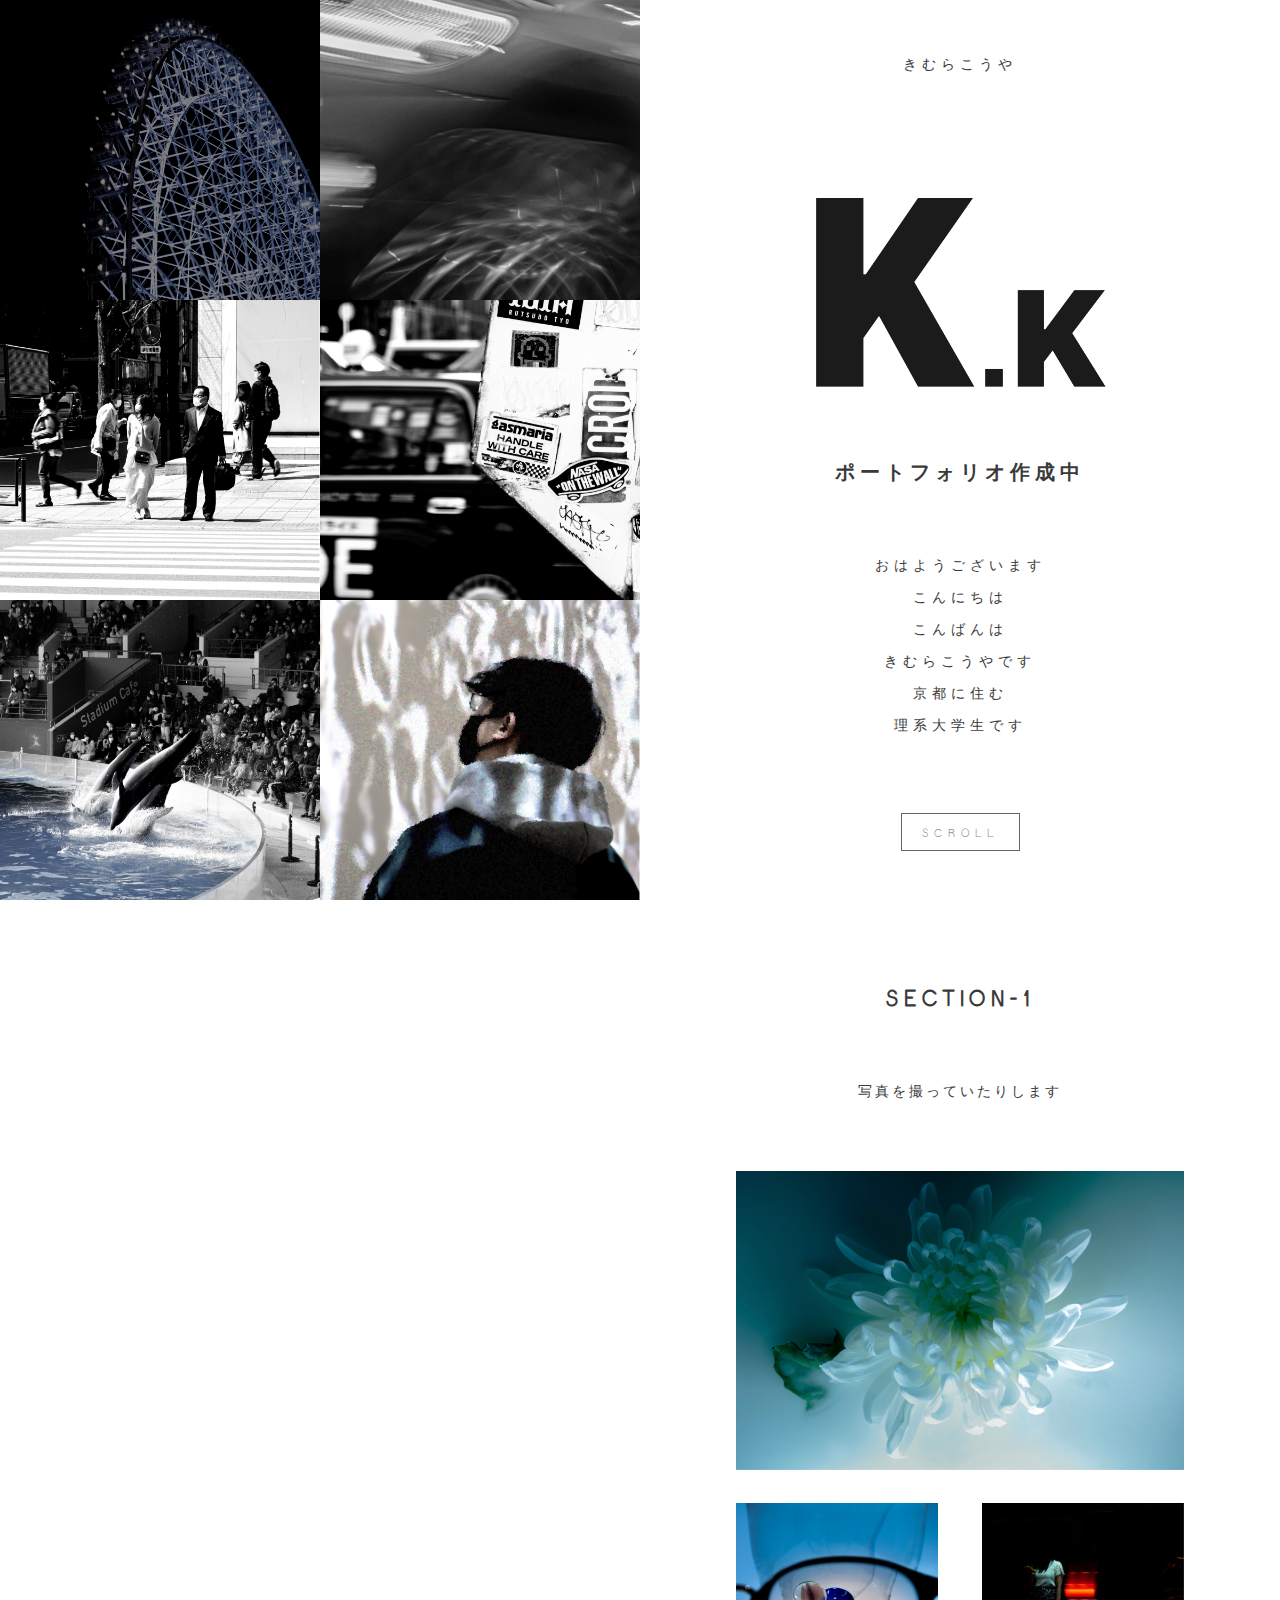
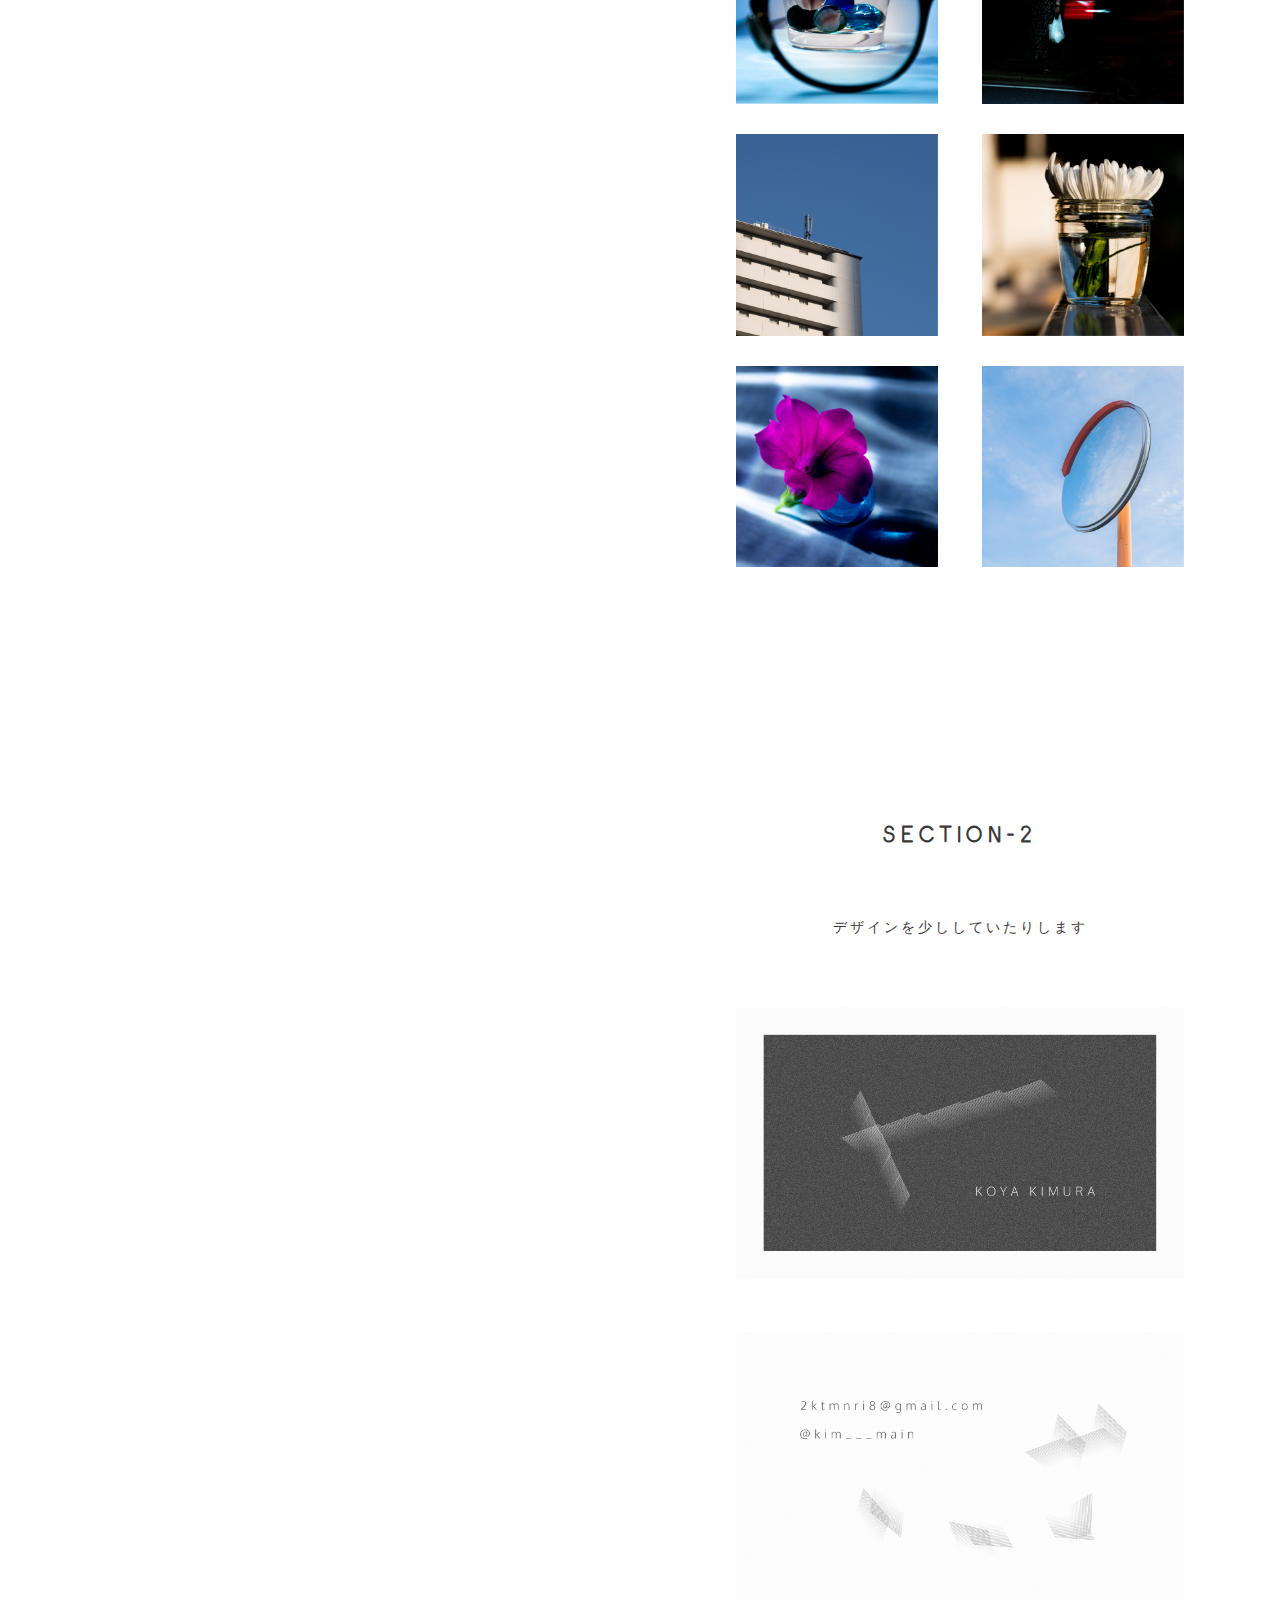
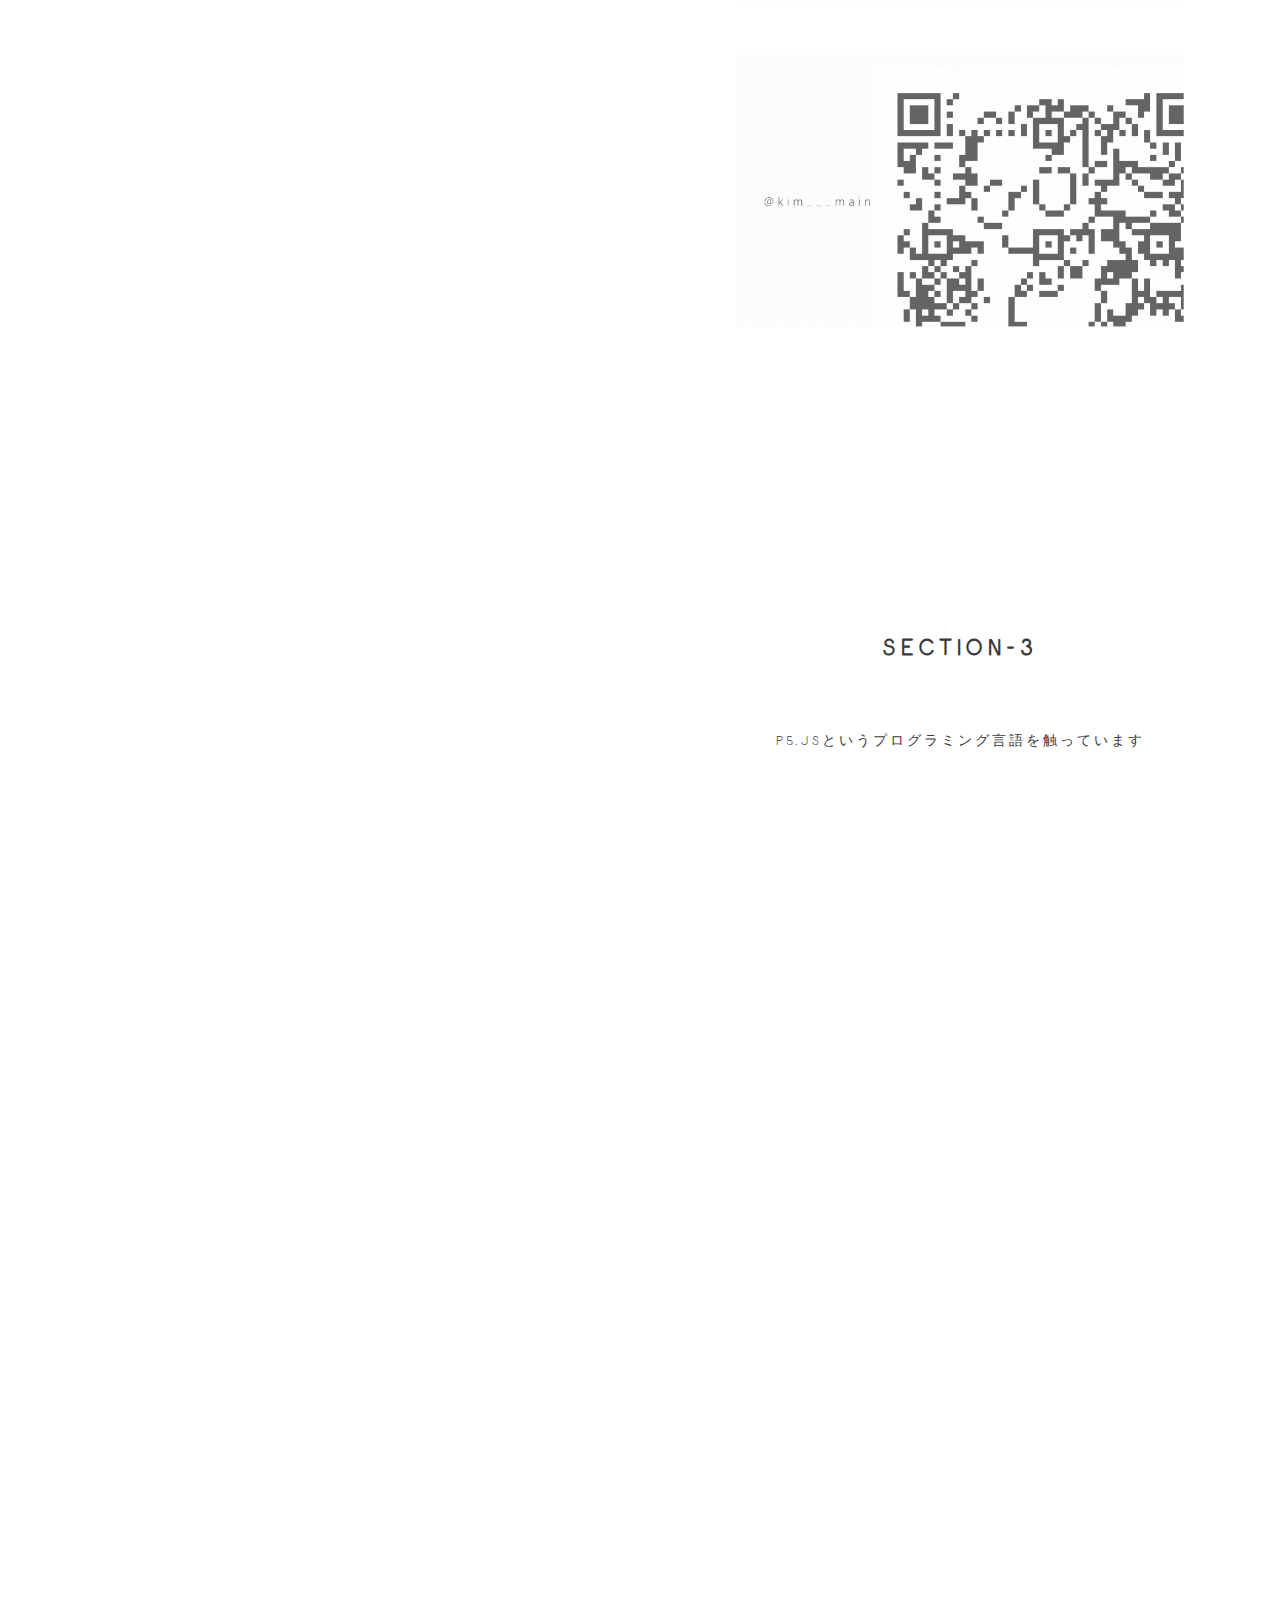
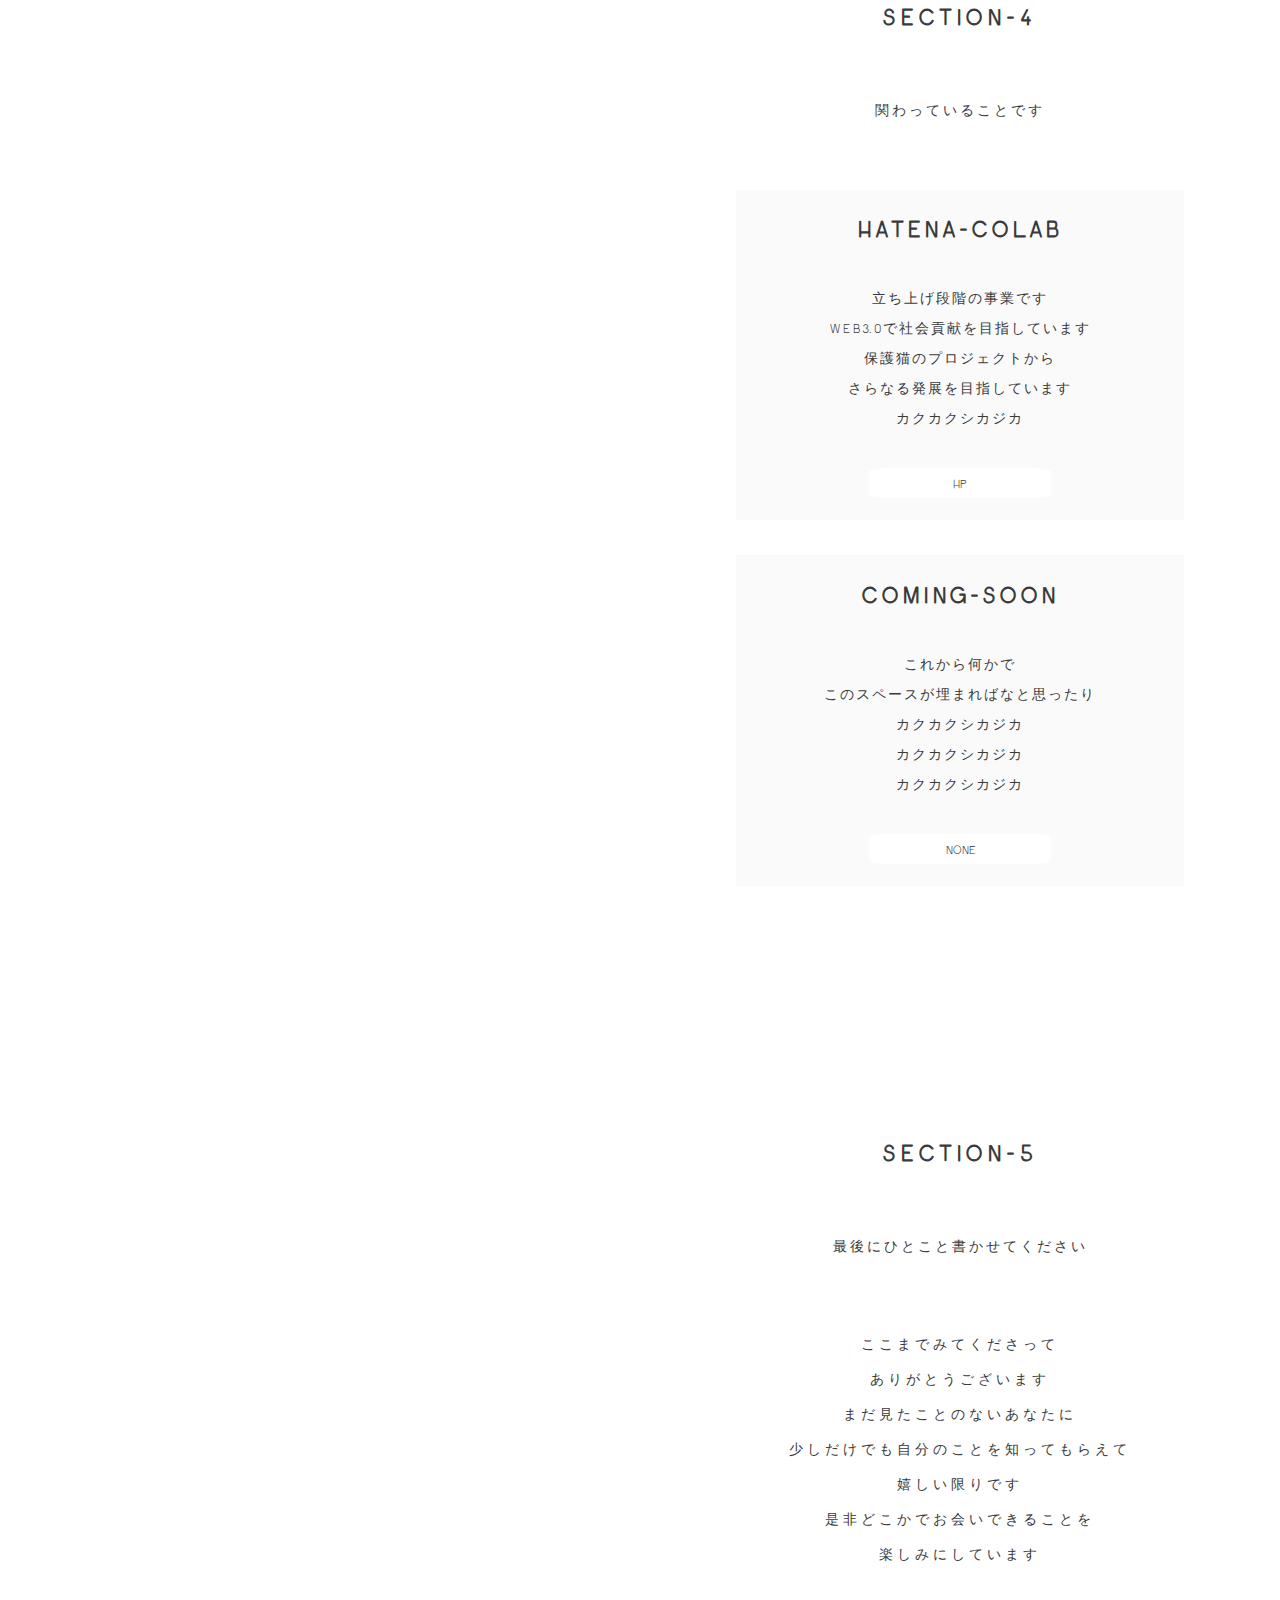
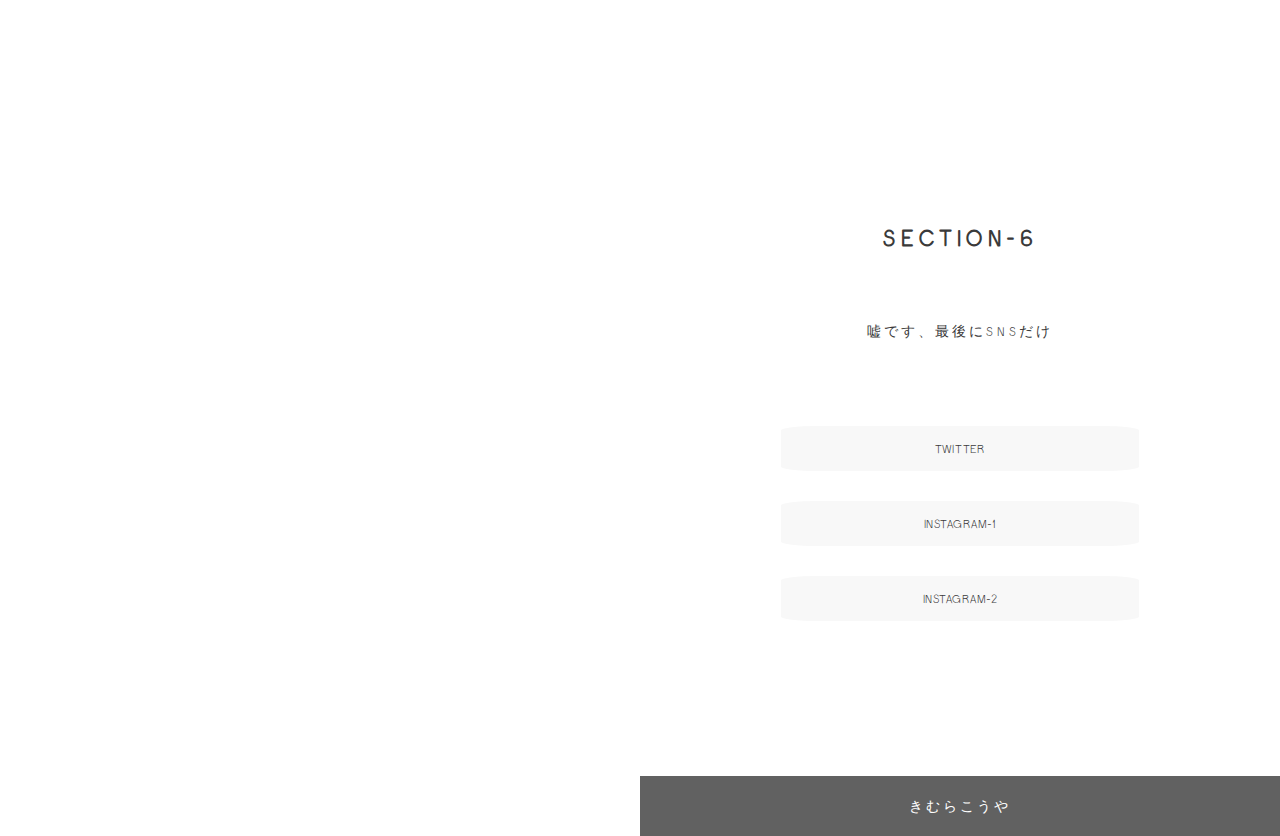
==== index.html @ 596a4574 "first commit" ====
<!DOCTYPE html>
<html lang="ja">

<head>
    <meta charset="UTF-8">
    <meta http-equiv="X-UA-Compatible" content="IE=edge">
    <meta name="viewport" content="width=device-width, initial-scale=1.0">
    <title>koya kimura's portfolio</title>
    <link rel="shortcut icon" href="image/fav_image.png">
    <meta property="og:description" content="きむらこうやのぽーとふぉりお">
    <meta property="og:image" content="image/ogp_image.jpg">
    <link rel="stylesheet" href="style.css">
    <script src="http://ajax.googleapis.com/ajax/libs/jquery/1.8.3/jquery.min.js"></script>
    <script src="js/smooth_scroll.js"></script>
</head>

<body>
    <div class="wrapper">
        <section id="firstview">
            <a class="name_txt" href="#">きむらこうや</a>
            <img class="title_image" src="image/firstview_images/firstview_logo.jpg" alt="">
            <h4 class="sub_title_txt">ポートフォリオ作成中</h4>
            <p class="title_description_txt">おはようございます<br>
                こんにちは<br>
                こんばんは<br>
                きむらこうやです<br>
                京都に住む<br>
                理系大学生です<br>
            </p>
            <a class="scroll_sign" href="#section-1">scroll</a>
        </section>
        <section id="section-1" class="content-section">
            <h2 class="section_name">section-1</h2>
            <p class="section-description">写真を撮っていたりします</p>
            <div class="content_area">
                <img class="photo_rect_image" src="image/photo_images/photo_1_rect_image.jpg" alt="">
                <div class="square_photo_area">
                    <div class="square_photo_area_row">
                        <img class="photo_sqare_image" src="image/photo_images/photo_1_square_image.jpg" alt="">
                        <img class="photo_sqare_image" src="image/photo_images/photo_2_square_image.jpg" alt="">
                    </div>
                    <div class="square_photo_area_row">
                        <img class="photo_sqare_image" src="image/photo_images/photo_3_square_image.jpg" alt="">
                        <img class="photo_sqare_image" src="image/photo_images/photo_4_square_image.jpg" alt="">
                    </div>
                    <div class="square_photo_area_row">
                        <img class="photo_sqare_image" src="image/photo_images/photo_5_square_image.jpg" alt="">
                        <img class="photo_sqare_image" src="image/photo_images/photo_6_square_image.jpg" alt="">
                    </div>

                </div>
            </div>
        </section>
        <section id="section-2" class="content-section">
            <h2 class="section_name">section-2</h2>
            <p class="section-description">デザインを少ししていたりします</p>
            <div class="content_area">
                <img class="design_rect_image" src="image/design_images/design_1_image.jpg" alt="">
                <img class="design_rect_image" src="image/design_images/design_2_image.jpg" alt="">
                <img class="design_rect_image" src="image/design_images/design_3_image.jpg" alt="">
            </div>
        </section>
        <section id="section-3" class="content-section">
            <h2 class="section_name">section-3</h2>
            <p class="section-description">p5.jsというプログラミング言語を触っています</p>
            <div class="content_area">
                <div class="creativecoding-neort-embed-area">
                    <div class="creativecoding-neort-embed-area-row">
                        <div class="creativecoding-neort-embed-item-box">
                            <iframe class="creativecoding-neort-embed-item" height="250"
                                style="max-width: 560px; width: 100%; overflow:hidden; display:block;"
                                src="https://neort.io/embed/cbsi1ks3p9f2v73uuap0?autoStart=true&quality=1&info=false"
                                frameborder="0"
                                sandbox="allow-forms allow-modals allow-pointer-lock allow-popups allow-same-origin allow-scripts allow-downloads"
                                allow="geolocation; microphone; camera; midi; vr" allowfullscreen="true"
                                allowtransparency="true"></iframe>
                        </div>
                        <div class="creativecoding-neort-embed-item-box">
                            <iframe class="creativecoding-neort-embed-item" height="250"
                                style="max-width: 560px; width: 100%; overflow:hidden; display:block;"
                                src="https://neort.io/embed/cbsi1ks3p9f2v73uuap0?autoStart=true&quality=1&info=false"
                                frameborder="0"
                                sandbox="allow-forms allow-modals allow-pointer-lock allow-popups allow-same-origin allow-scripts allow-downloads"
                                allow="geolocation; microphone; camera; midi; vr" allowfullscreen="true"
                                allowtransparency="true"></iframe>
                        </div>
                    </div>
                    <div class="creativecoding-neort-embed-area-row">
                        <div class="creativecoding-neort-embed-item-box">
                            <iframe class="creativecoding-neort-embed-item" height="250"
                                style="max-width: 560px; width: 100%; overflow:hidden; display:block;"
                                src="https://neort.io/embed/cbsi1ks3p9f2v73uuap0?autoStart=true&quality=1&info=false"
                                frameborder="0"
                                sandbox="allow-forms allow-modals allow-pointer-lock allow-popups allow-same-origin allow-scripts allow-downloads"
                                allow="geolocation; microphone; camera; midi; vr" allowfullscreen="true"
                                allowtransparency="true"></iframe>
                        </div>
                        <div class="creativecoding-neort-embed-item-box">
                            <iframe class="creativecoding-neort-embed-item" height="250"
                                style="max-width: 560px; width: 100%; overflow:hidden; display:block;"
                                src="https://neort.io/embed/cbsi1ks3p9f2v73uuap0?autoStart=true&quality=1&info=false"
                                frameborder="0"
                                sandbox="allow-forms allow-modals allow-pointer-lock allow-popups allow-same-origin allow-scripts allow-downloads"
                                allow="geolocation; microphone; camera; midi; vr" allowfullscreen="true"
                                allowtransparency="true"></iframe>
                        </div>
                    </div>
                </div>
            </div>
        </section>
        <section id="section-4" class="content-section">
            <h2 class="section_name">section-4</h2>
            <p class="section-description">関わっていることです</p>
            <div class="content_area">
                <div class="works-content-box">
                    <h3 class="works-content-title">HATENA-COLAB</h3>
                    <p class="works-content-description">立ち上げ段階の事業です<br>
                        web3.0で社会貢献を目指しています<br>
                        保護猫のプロジェクトから<br>
                        さらなる発展を目指しています<br>
                        カクカクシカジカ<br></p>
                    <a href="https://hatena-colab.com/main" class="works-content-url-btn">HP</a>
                </div>
                <div class="works-content-box">
                    <h3 class="works-content-title">COMING-SOON</h3>
                    <p class="works-content-description">これから何かで<br>
                        このスペースが埋まればなと思ったり<br>
                        カクカクシカジカ<br>
                        カクカクシカジカ<br>
                        カクカクシカジカ<br></p>
                    <a href="#" class="works-content-url-btn">none</a>
                </div>
            </div>
        </section>
        <section id="section-5" class="content-section">
            <h2 class="section_name">section-5</h2>
            <p class="section-description">最後にひとこと書かせてください</p>
            <div class="content_area">
                <p class="message-txt">
                    ここまでみてくださって<br>
                    ありがとうございます<br>
                    まだ見たことのないあなたに<br>
                    少しだけでも自分のことを知ってもらえて<br>
                    嬉しい限りです<br>
                    是非どこかでお会いできることを<br>
                    楽しみにしています<br>
                </p>
            </div>
        </section>
        <section id="section-6" class="content-section">
            <h2 class="section_name">section-6</h2>
            <p class="section-description">嘘です、最後にSNSだけ</p>
            <div class="content_area">
                <a href="https://twitter.com/kim___megane" class="sns-btn">TWITTER</a>
                <a href="https://www.instagram.com/kim___main/" class="sns-btn">INSTAGRAM-1</a>
                <a href="https://www.instagram.com/kim___phone/" class="sns-btn">INSTAGRAM-2</a>
            </div>
        </section>
        <p class="footer-txt">きむらこうや</p>
    </div>

    <div class="fixed_site_nav">
        <div class="site_nav_item site_nav_item_section1">
            <a class="site_nav_item_link" href="#section-1"></a>
        </div>
        <div class="site_nav_item site_nav_item_section2">
            <a class="site_nav_item_link" href="#section-2"></a>
        </div>
        <div class="site_nav_item site_nav_item_section3">
            <a class="site_nav_item_link" href="#section-3"></a>
        </div>
        <div class="site_nav_item site_nav_item_section4">
            <a class="site_nav_item_link" href="#section-4"></a>
        </div>
        <div class="site_nav_item site_nav_item_section5">
            <a class="site_nav_item_link" href="#section-5"></a>
        </div>
        <div class="site_nav_item site_nav_item_section6">
            <a class="site_nav_item_link" href="#section-6"></a>
        </div>
    </div>
</body>

</html>
---- style.css ----
/* all */
* {
    padding: 0;
    margin: 0;
    text-decoration: none;
    color: #3A3A3A;
}

/* font */
@font-face {
    font-family: 'Quint Uppercase';
    src: url("font/Quint\ Uppercase\ Font.otf");
}

* {
    font-family: 'Quint Uppercase';
}

/* font-size */

h2 {
    font-size: 2vw;
}

h3 {
    font-size: 2vw;
}

h4 {
    font-size: 1.6vw;
}

p {
    font-size: 1.13vw;
}

a {
    font-size: 1.06vw;
}

/* pc */
/* wrapper */
.wrapper {
    width: 50vw;
    margin-left: auto;
    margin-right: 0;
}

/* firstview */
#firstview {
    margin: 20px;
    text-align: center;
}

.name_txt {
    display: block;
    letter-spacing: 5px;
    padding-top: 4vh;
}

.title_image {
    padding-top: 11vh;
    display: block;
    margin: 0 auto;
    width: 70%;
    max-width: 320px;
}

.sub_title_txt {
    margin-top: 5vh;
    letter-spacing: 5px;
}

.title_description_txt {
    margin-top: 7vh;
    line-height: 32px;
    letter-spacing: 5px;
}

.scroll_sign {
    display: inline-block;
    margin-top: 8vh;
    padding: 10px 20px;
    border: #000 solid 1px;
    letter-spacing: 5px;
    opacity: 0.6;
    transition: 2.0s;
}

/* section-1~6 common setting */
.content-section {
    padding: 50px 0;
    margin-top: 80px;
    margin-bottom: 20px;
    text-align: center;
}

.section_name {
    letter-spacing: 5px;
}

.section-description {
    letter-spacing: 3px;
    margin-top: 70px;
}

.content_area {
    margin: 70px auto;
    width: 70%;
}

/* section-1 (photo) */
.photo_rect_image {
    width: 100%;
}

.square_photo_area_row {
    display: flex;
    justify-content: space-between;
    margin-top: 30px;
}

.photo_sqare_image {
    width: 45%;
}

/* section-2 (design) */
.design_rect_image {
    margin-bottom: 50px;
    width: 100%;
}

/* section-3 (creativecoding) */
.creativecoding-neort-embed-area-row {
    display: flex;
    justify-content: space-between;
    margin-top: 30px;
}

.creativecoding-neort-embed-item-box {
    width: 45%;
}

/* section-4 (works) */
.works-content-box {
    background-color: #fafafa;
    padding: 5%;
    margin: 35px 0;
}

.works-content-title {
    letter-spacing: 4px;
    margin-bottom: 40px;
}

.works-content-description {
    letter-spacing: 2px;
    margin-bottom: 35px;
    line-height: 30px;
}

.works-content-url-btn {
    display: inline-block;
    background-color: #fff;
    width: 45%;
    height: 30px;
    line-height: 30px;
    border-radius: 10%;
}

/* section-5 (message) */
.message-txt {
    letter-spacing: 4px;
    line-height: 35px;
}

/* section-6 (sns) */
.sns-btn {
    display: inline-block;
    background-color: #f8f8f8;
    width: 80%;
    height: 45px;
    line-height: 45px;
    border-radius: 10%;
    margin: 15px 0;
}

/* footer */
.footer-txt {
    display: inline-block;
    line-height: 60px;
    height: 60px;
    width: 100%;
    letter-spacing: 3px;
    text-align: center;
    background-color: rgb(97, 97, 97);
    color: #fff;
}

/* navi */
.fixed_site_nav {
    position: fixed;
    top: 0;
    left: 0;
    width: 50vw;
    height: 100vh;
    display: flex;
    flex-wrap: wrap;
    background-color: #000;
}

.site_nav_item {
    width: 50%;
    height: calc(100% / 3);
    background-size: cover;
    background-position: center;
    transition: 0.8s;
}

.site_nav_item_link {
    display: block;
    width: 100%;
    height: 100%;
}

.site_nav_item:hover {
    opacity: 0.5;
    transition: 0.4s;
}

.site_nav_item_section1 {
    background-image: url(image/navi_images/navi_section1_image.jpg);
}

.site_nav_item_section2 {
    background-image: url(image/navi_images/navi_section2_image.jpg);
}

.site_nav_item_section3 {
    background-image: url(image/navi_images/navi_section3_image.jpg);
}

.site_nav_item_section4 {
    background-image: url(image/navi_images/navi_section4_image.jpg);
}

.site_nav_item_section5 {
    background-image: url(image/navi_images/navi_section5_image.jpg);
}

.site_nav_item_section6 {
    background-image: url(image/navi_images/navi_section6_image.jpg);
}

/* ------------------------------------------ */
/* sp */
@media screen and (max-width: 680px) {
    .wrapper {
        width: 100vw;
    }

    .fixed_site_nav {
        display: none;
    }
}
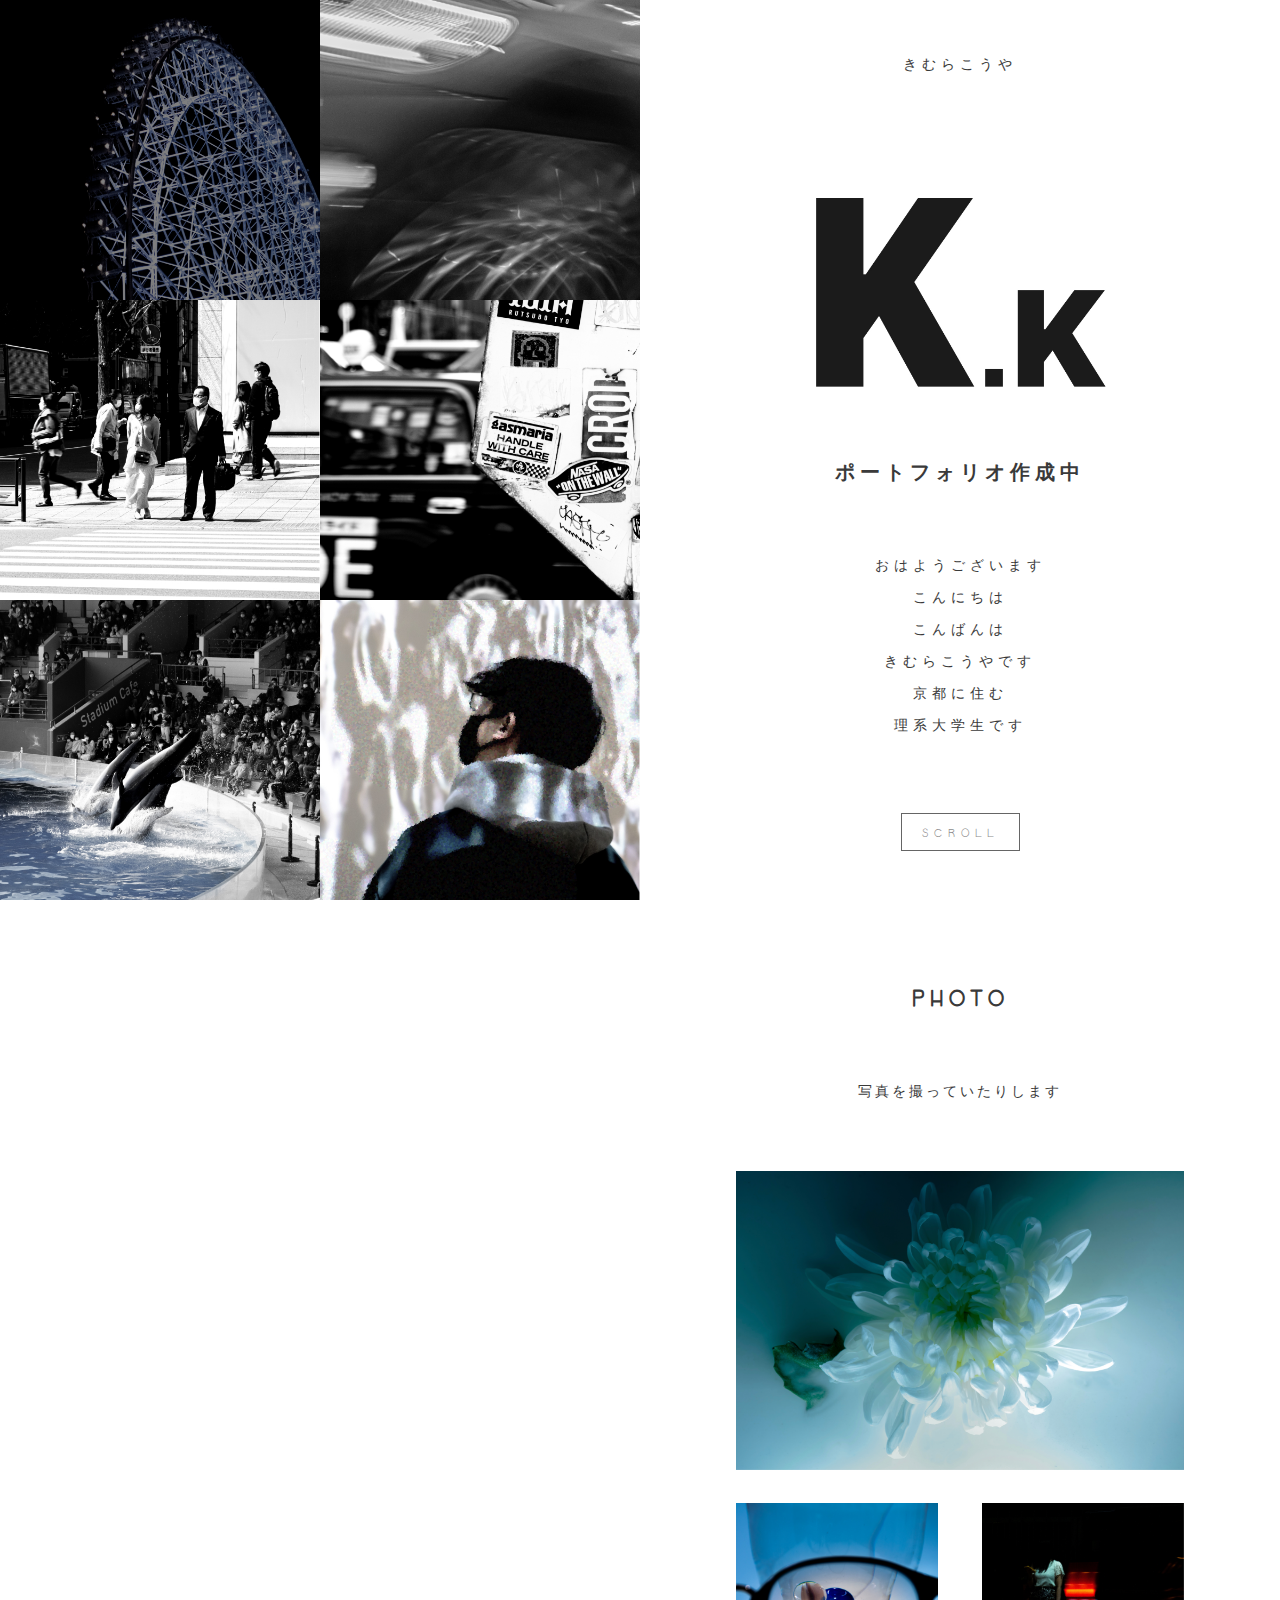
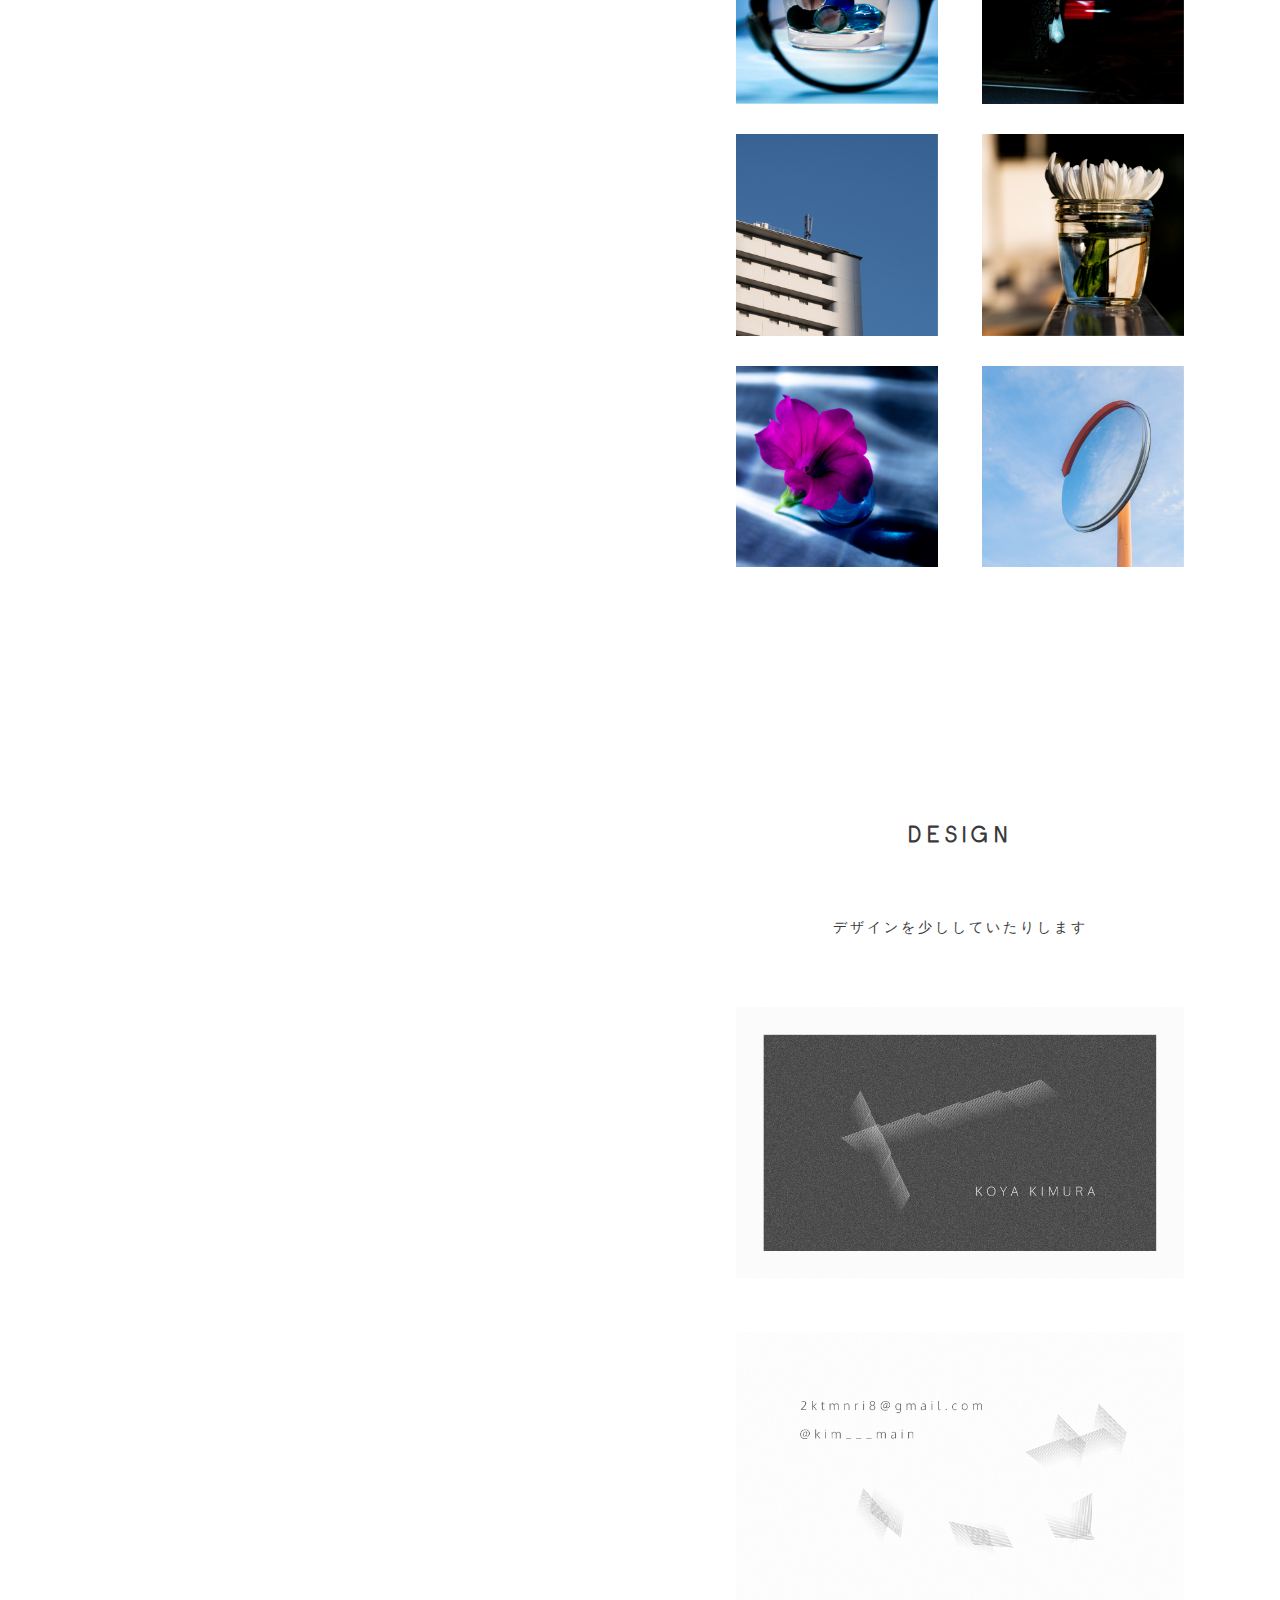
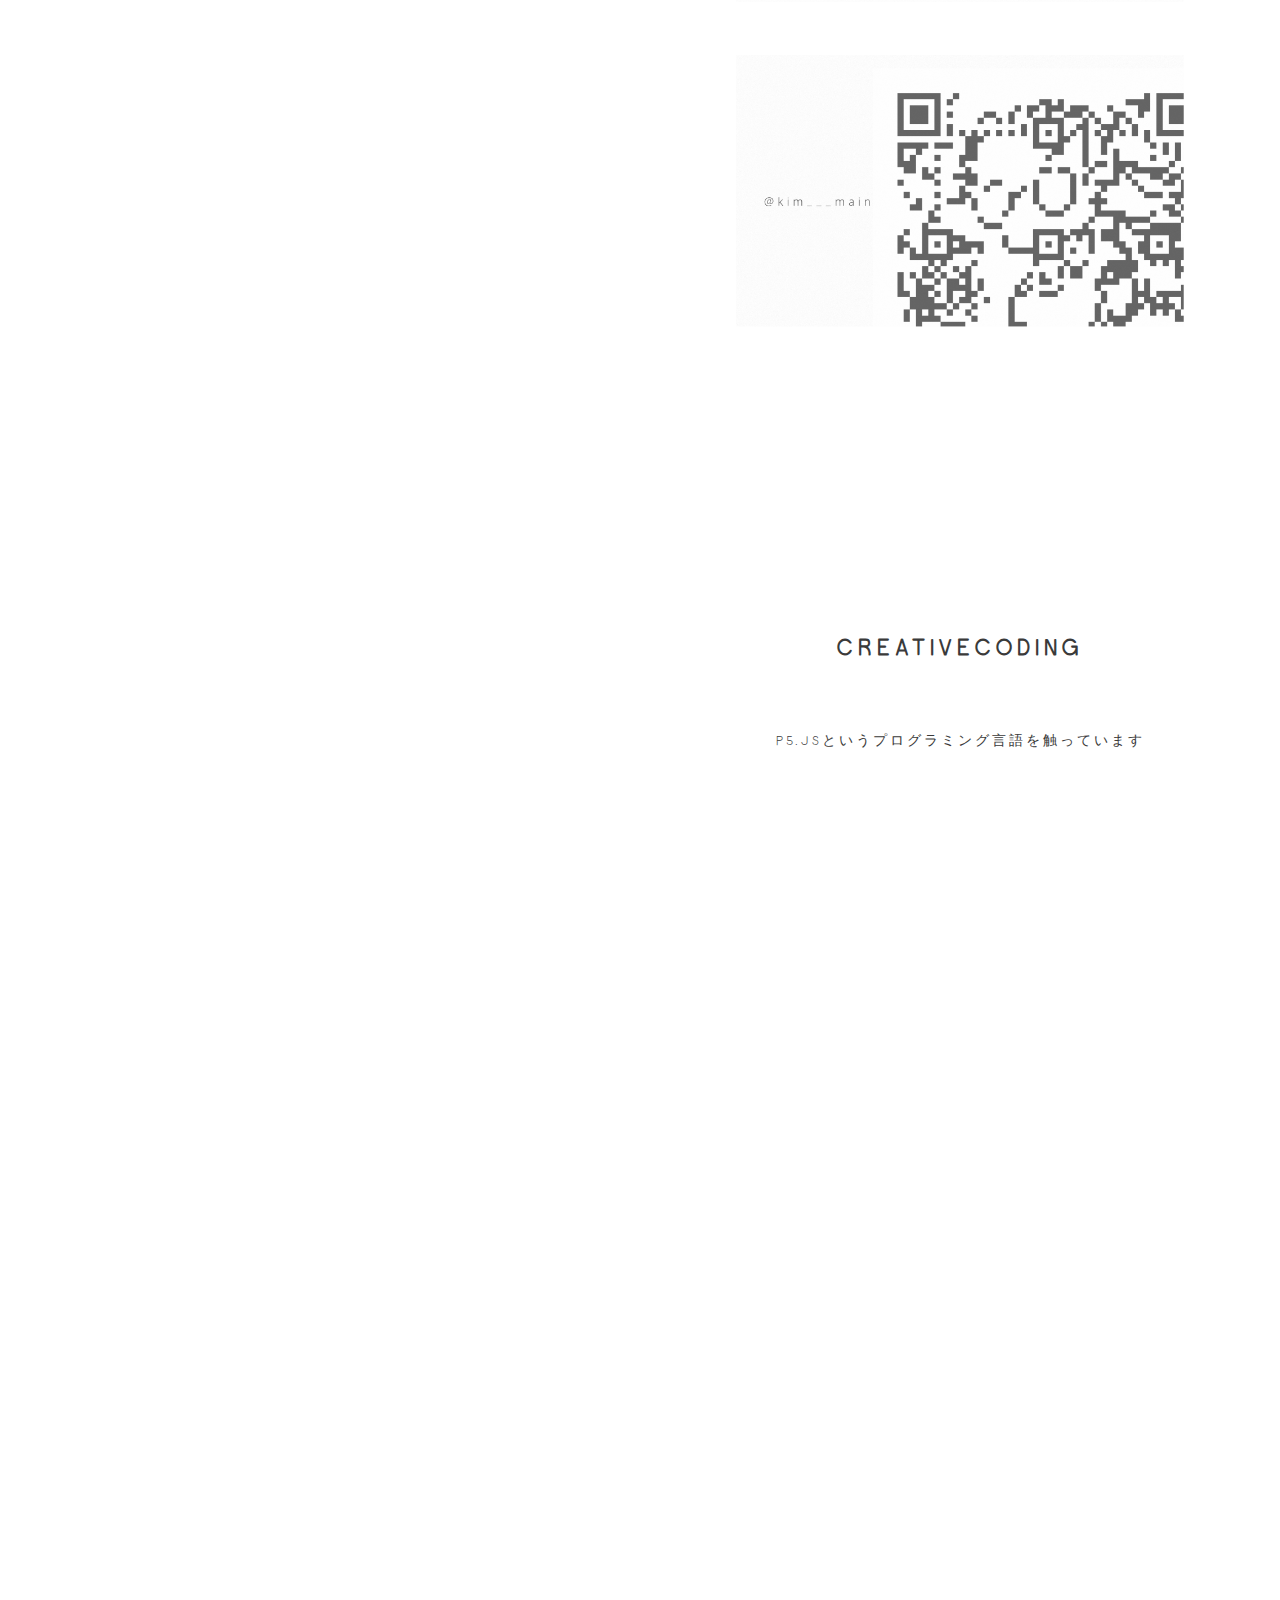
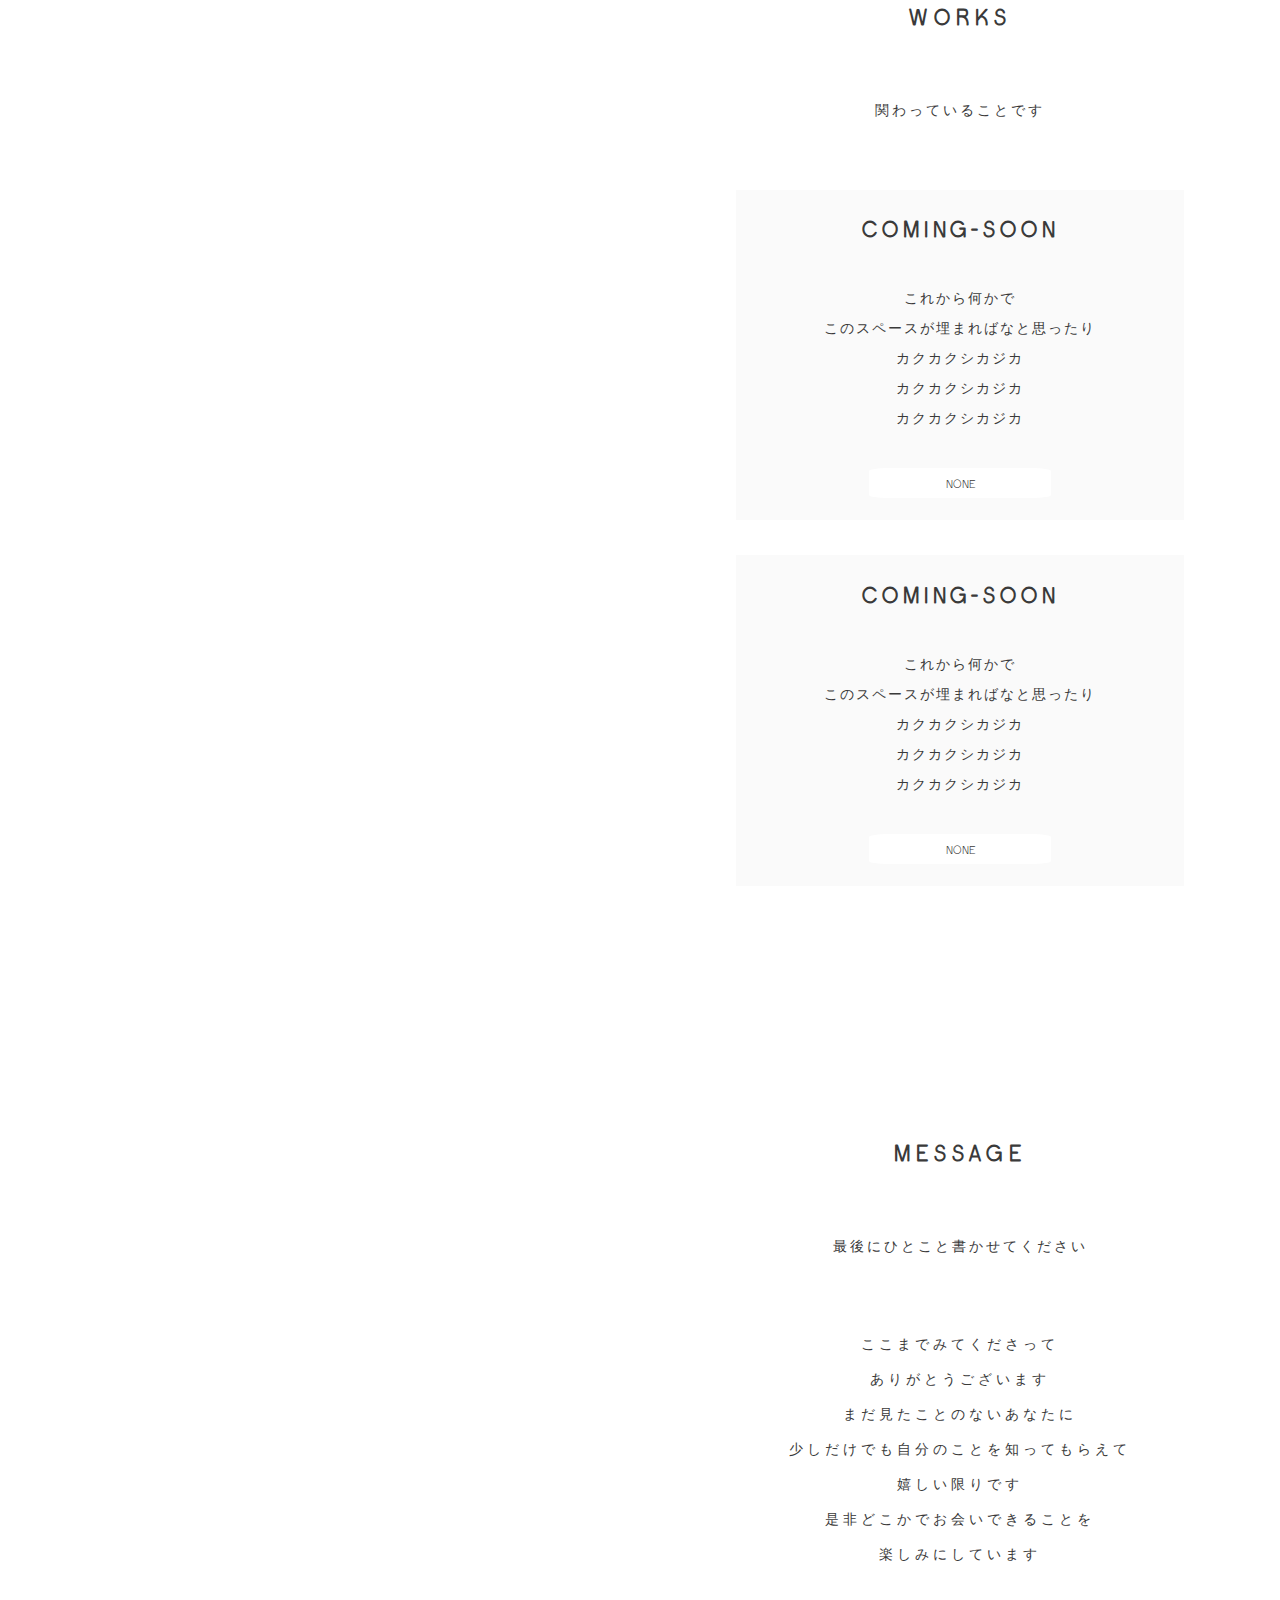
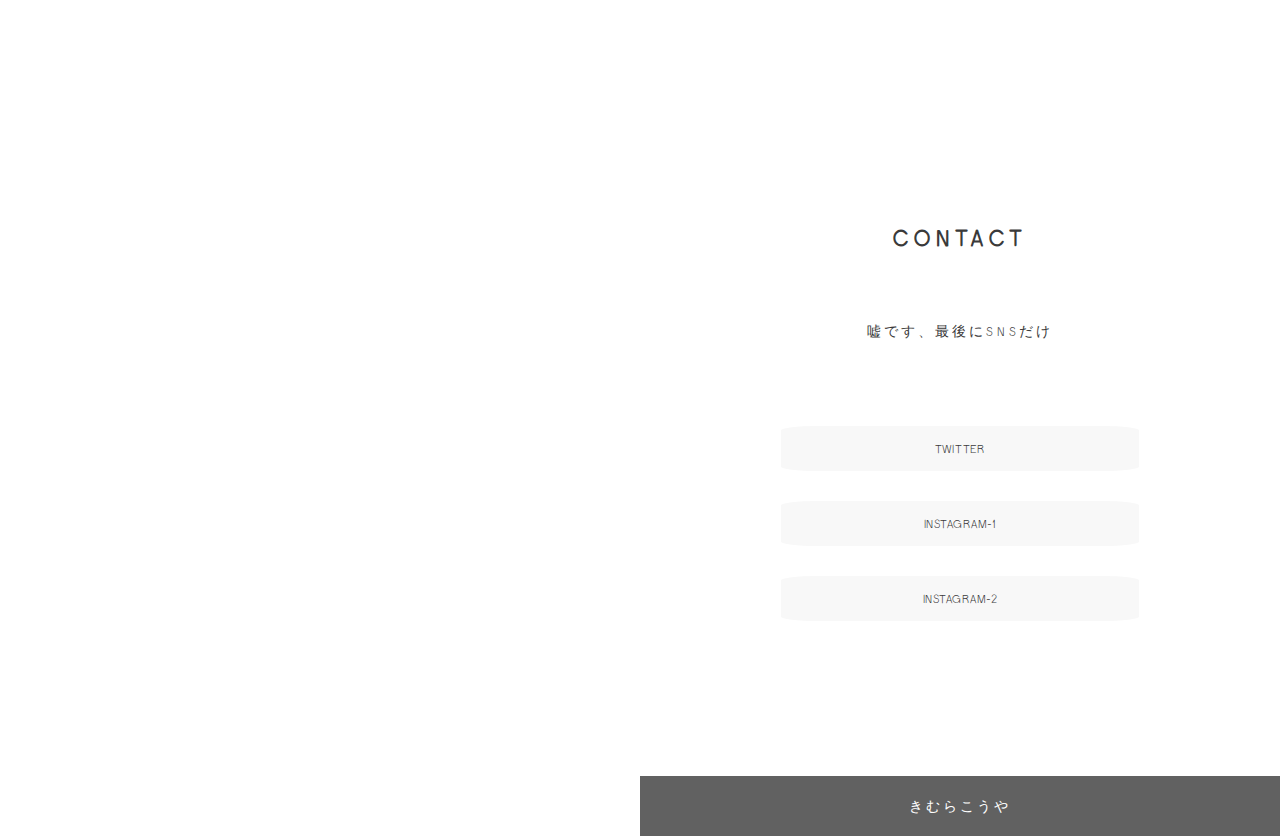
==== commit 85d5b7f6: "id変更" ====
--- a/index.html
+++ b/index.html
@@ -27,10 +27,10 @@
                 京都に住む<br>
                 理系大学生です<br>
             </p>
-            <a class="scroll_sign" href="#section-1">scroll</a>
+            <a class="scroll_sign" href="#photo">scroll</a>
         </section>
-        <section id="section-1" class="content-section">
-            <h2 class="section_name">section-1</h2>
+        <section id="photo" class="content-section">
+            <h2 class="section_name">photo</h2>
             <p class="section-description">写真を撮っていたりします</p>
             <div class="content_area">
                 <img class="photo_rect_image" src="image/photo_images/photo_1_rect_image.jpg" alt="">
@@ -51,8 +51,8 @@
                 </div>
             </div>
         </section>
-        <section id="section-2" class="content-section">
-            <h2 class="section_name">section-2</h2>
+        <section id="design" class="content-section">
+            <h2 class="section_name">design</h2>
             <p class="section-description">デザインを少ししていたりします</p>
             <div class="content_area">
                 <img class="design_rect_image" src="image/design_images/design_1_image.jpg" alt="">
@@ -60,8 +60,8 @@
                 <img class="design_rect_image" src="image/design_images/design_3_image.jpg" alt="">
             </div>
         </section>
-        <section id="section-3" class="content-section">
-            <h2 class="section_name">section-3</h2>
+        <section id="creativecoding" class="content-section">
+            <h2 class="section_name">creativecoding</h2>
             <p class="section-description">p5.jsというプログラミング言語を触っています</p>
             <div class="content_area">
                 <div class="creativecoding-neort-embed-area">
@@ -108,18 +108,18 @@
                 </div>
             </div>
         </section>
-        <section id="section-4" class="content-section">
-            <h2 class="section_name">section-4</h2>
+        <section id="works" class="content-section">
+            <h2 class="section_name">works</h2>
             <p class="section-description">関わっていることです</p>
             <div class="content_area">
                 <div class="works-content-box">
-                    <h3 class="works-content-title">HATENA-COLAB</h3>
-                    <p class="works-content-description">立ち上げ段階の事業です<br>
-                        web3.0で社会貢献を目指しています<br>
-                        保護猫のプロジェクトから<br>
-                        さらなる発展を目指しています<br>
+                    <h3 class="works-content-title">COMING-SOON</h3>
+                    <p class="works-content-description">これから何かで<br>
+                        このスペースが埋まればなと思ったり<br>
+                        カクカクシカジカ<br>
+                        カクカクシカジカ<br>
                         カクカクシカジカ<br></p>
-                    <a href="https://hatena-colab.com/main" class="works-content-url-btn">HP</a>
+                    <a href="#" class="works-content-url-btn">none</a>
                 </div>
                 <div class="works-content-box">
                     <h3 class="works-content-title">COMING-SOON</h3>
@@ -132,8 +132,8 @@
                 </div>
             </div>
         </section>
-        <section id="section-5" class="content-section">
-            <h2 class="section_name">section-5</h2>
+        <section id="message" class="content-section">
+            <h2 class="section_name">message</h2>
             <p class="section-description">最後にひとこと書かせてください</p>
             <div class="content_area">
                 <p class="message-txt">
@@ -147,8 +147,8 @@
                 </p>
             </div>
         </section>
-        <section id="section-6" class="content-section">
-            <h2 class="section_name">section-6</h2>
+        <section id="contact" class="content-section">
+            <h2 class="section_name">contact</h2>
             <p class="section-description">嘘です、最後にSNSだけ</p>
             <div class="content_area">
                 <a href="https://twitter.com/kim___megane" class="sns-btn">TWITTER</a>
@@ -161,22 +161,22 @@
 
     <div class="fixed_site_nav">
         <div class="site_nav_item site_nav_item_section1">
-            <a class="site_nav_item_link" href="#section-1"></a>
+            <a class="site_nav_item_link" href="#photo"></a>
         </div>
         <div class="site_nav_item site_nav_item_section2">
-            <a class="site_nav_item_link" href="#section-2"></a>
+            <a class="site_nav_item_link" href="#design"></a>
         </div>
         <div class="site_nav_item site_nav_item_section3">
-            <a class="site_nav_item_link" href="#section-3"></a>
+            <a class="site_nav_item_link" href="#creativecoding"></a>
         </div>
         <div class="site_nav_item site_nav_item_section4">
-            <a class="site_nav_item_link" href="#section-4"></a>
+            <a class="site_nav_item_link" href="#works"></a>
         </div>
         <div class="site_nav_item site_nav_item_section5">
-            <a class="site_nav_item_link" href="#section-5"></a>
+            <a class="site_nav_item_link" href="#message"></a>
         </div>
         <div class="site_nav_item site_nav_item_section6">
-            <a class="site_nav_item_link" href="#section-6"></a>
+            <a class="site_nav_item_link" href="#contact"></a>
         </div>
     </div>
 </body>
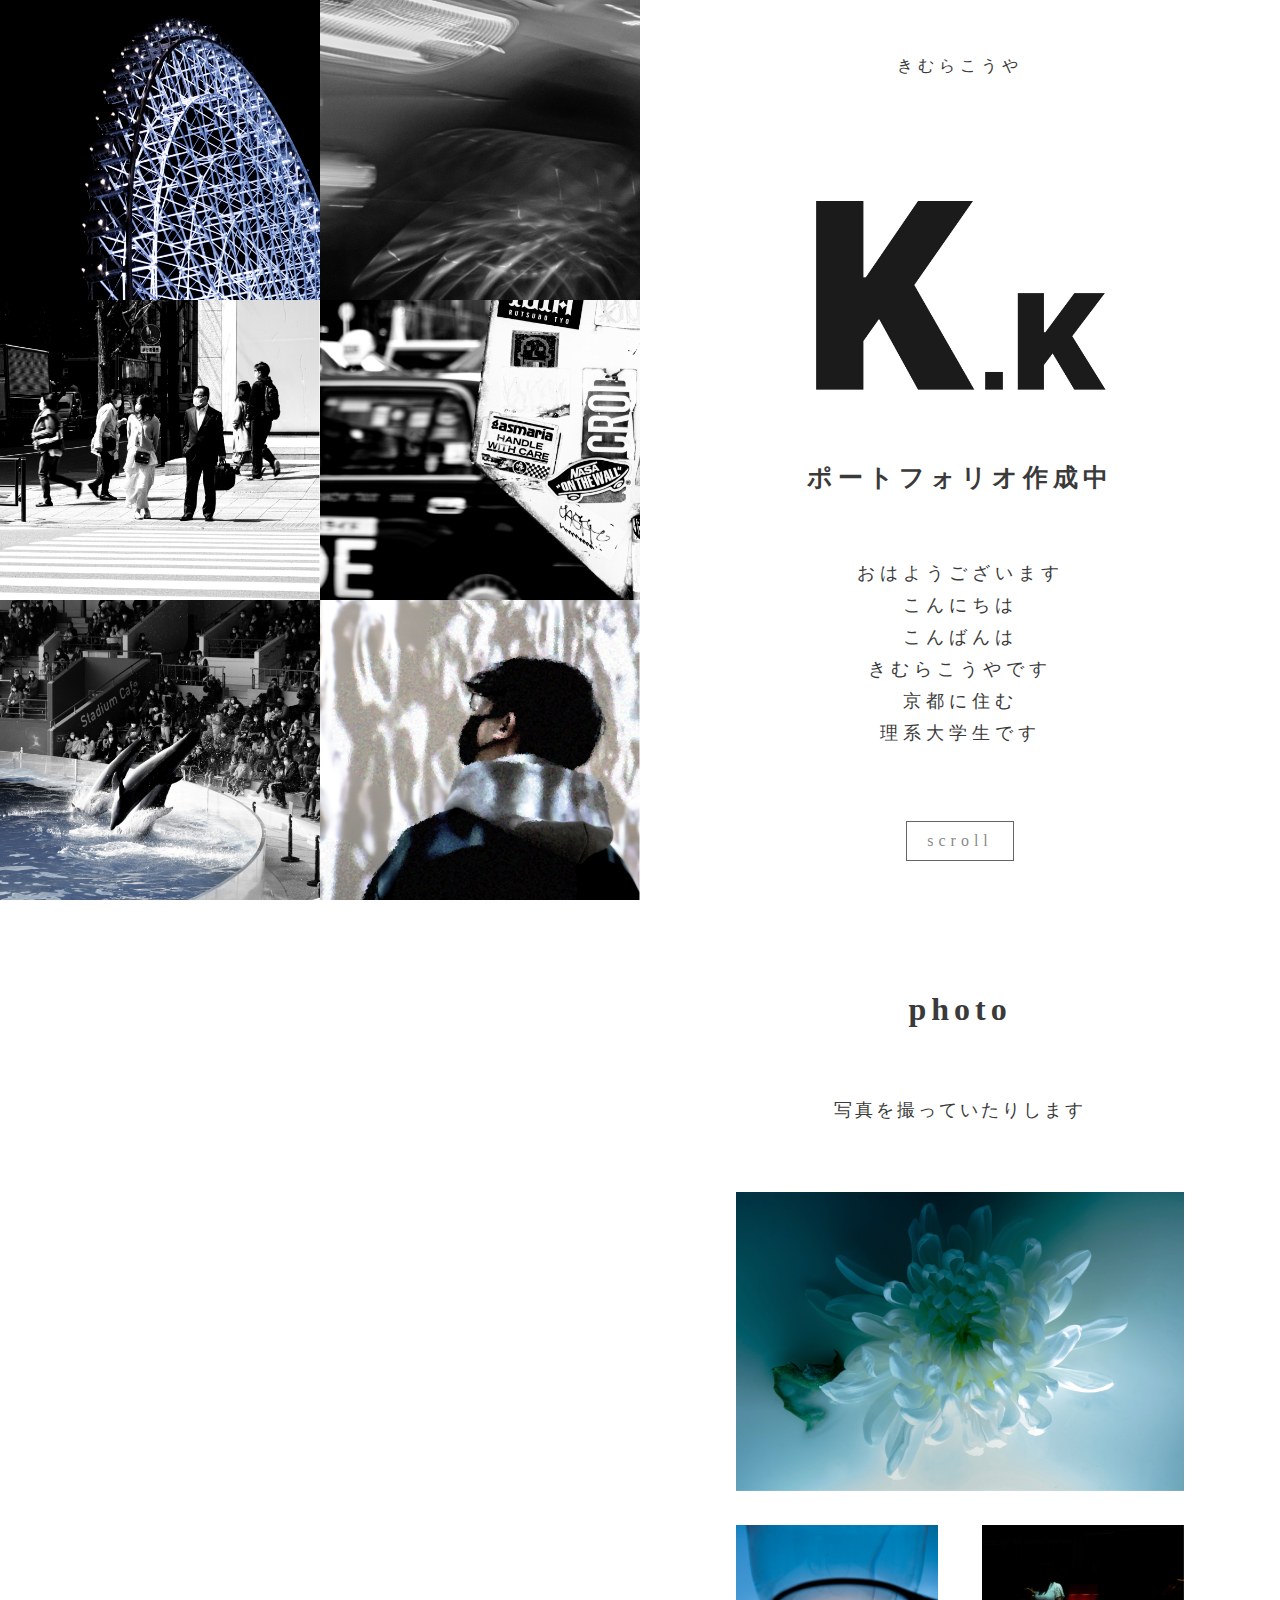
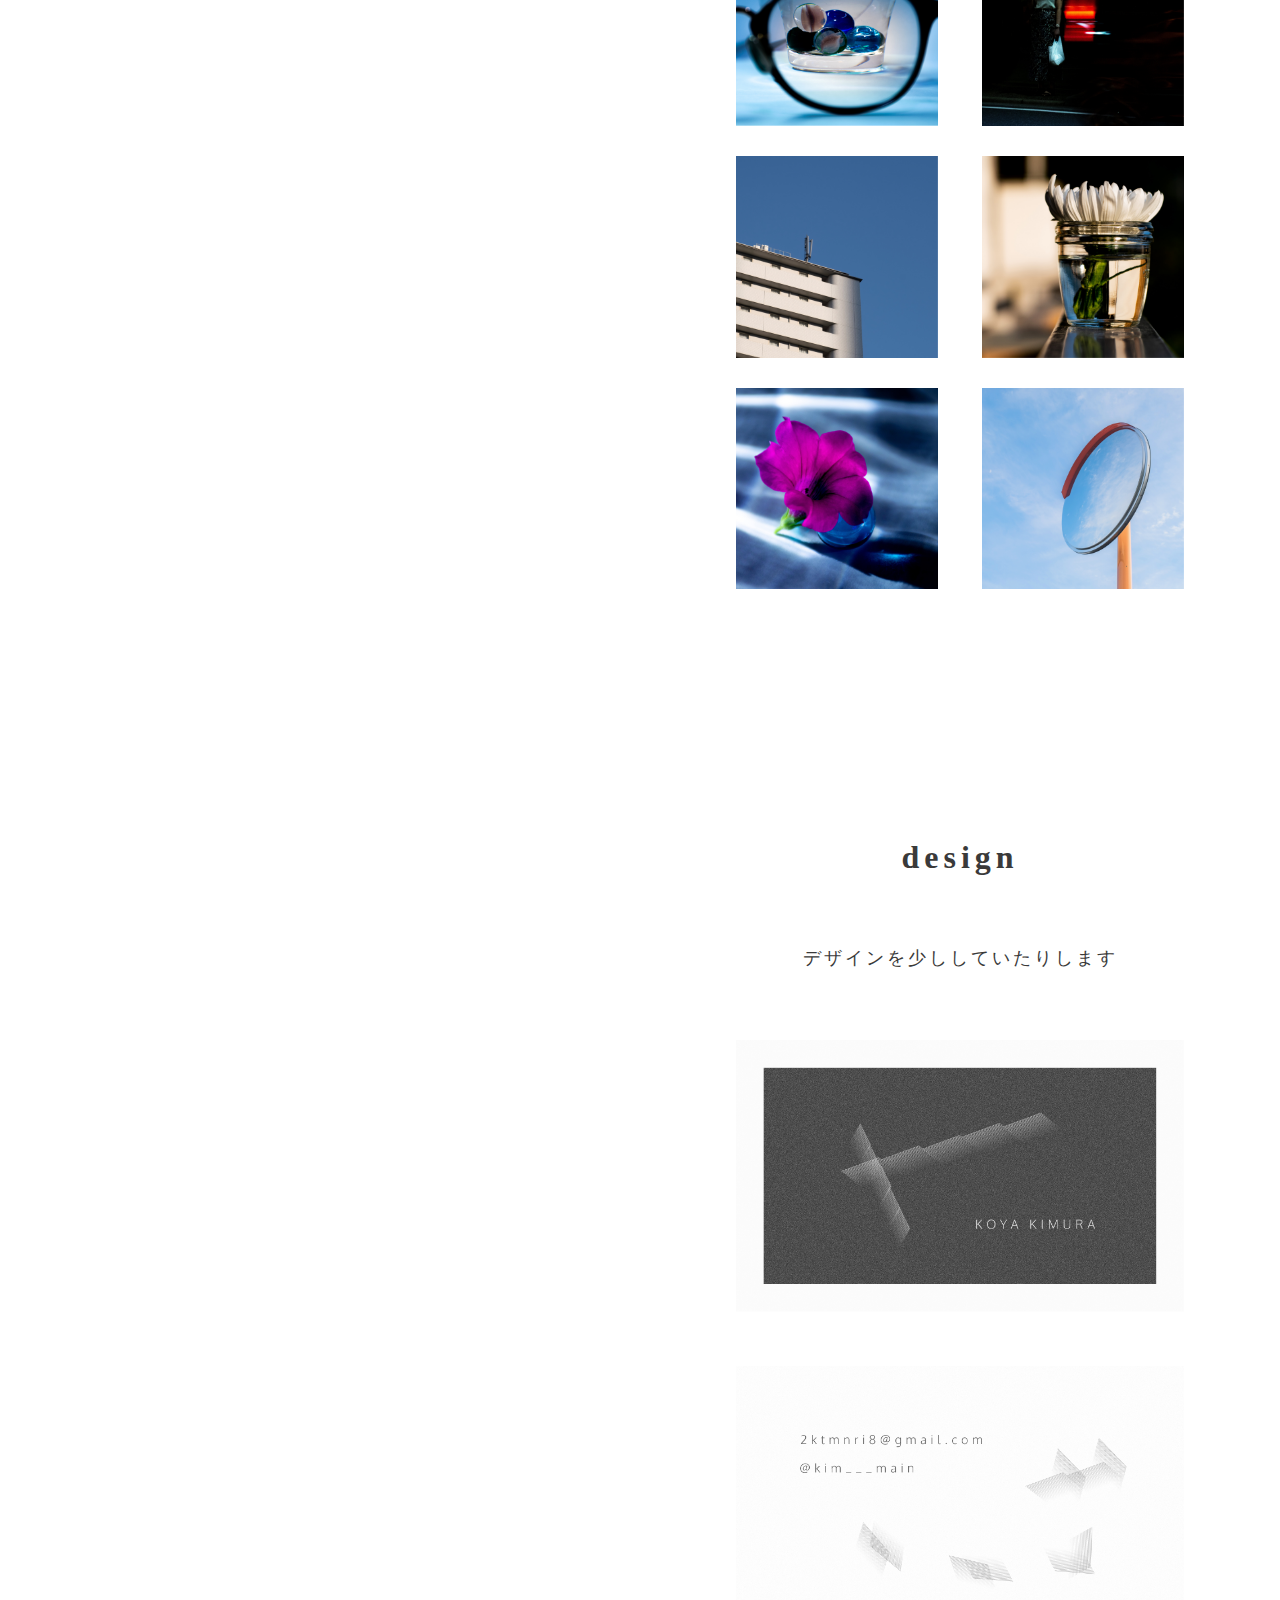
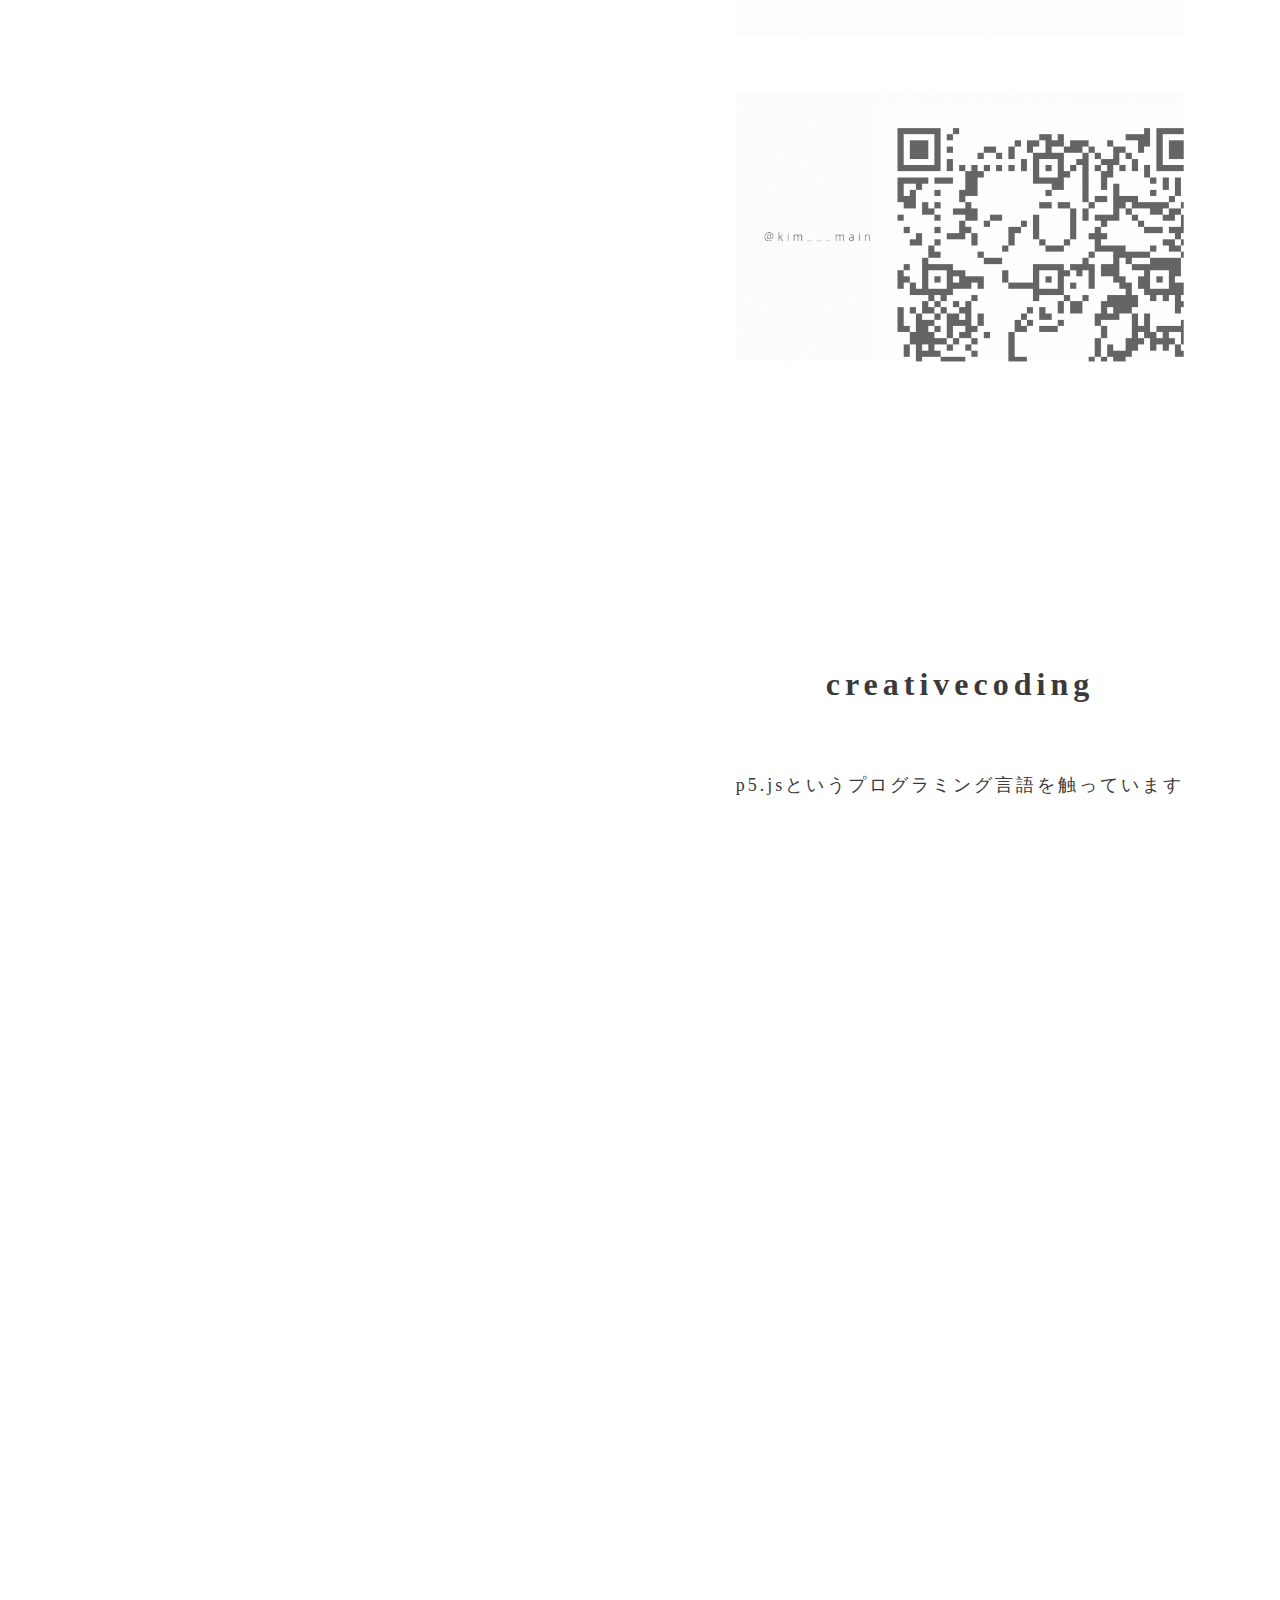
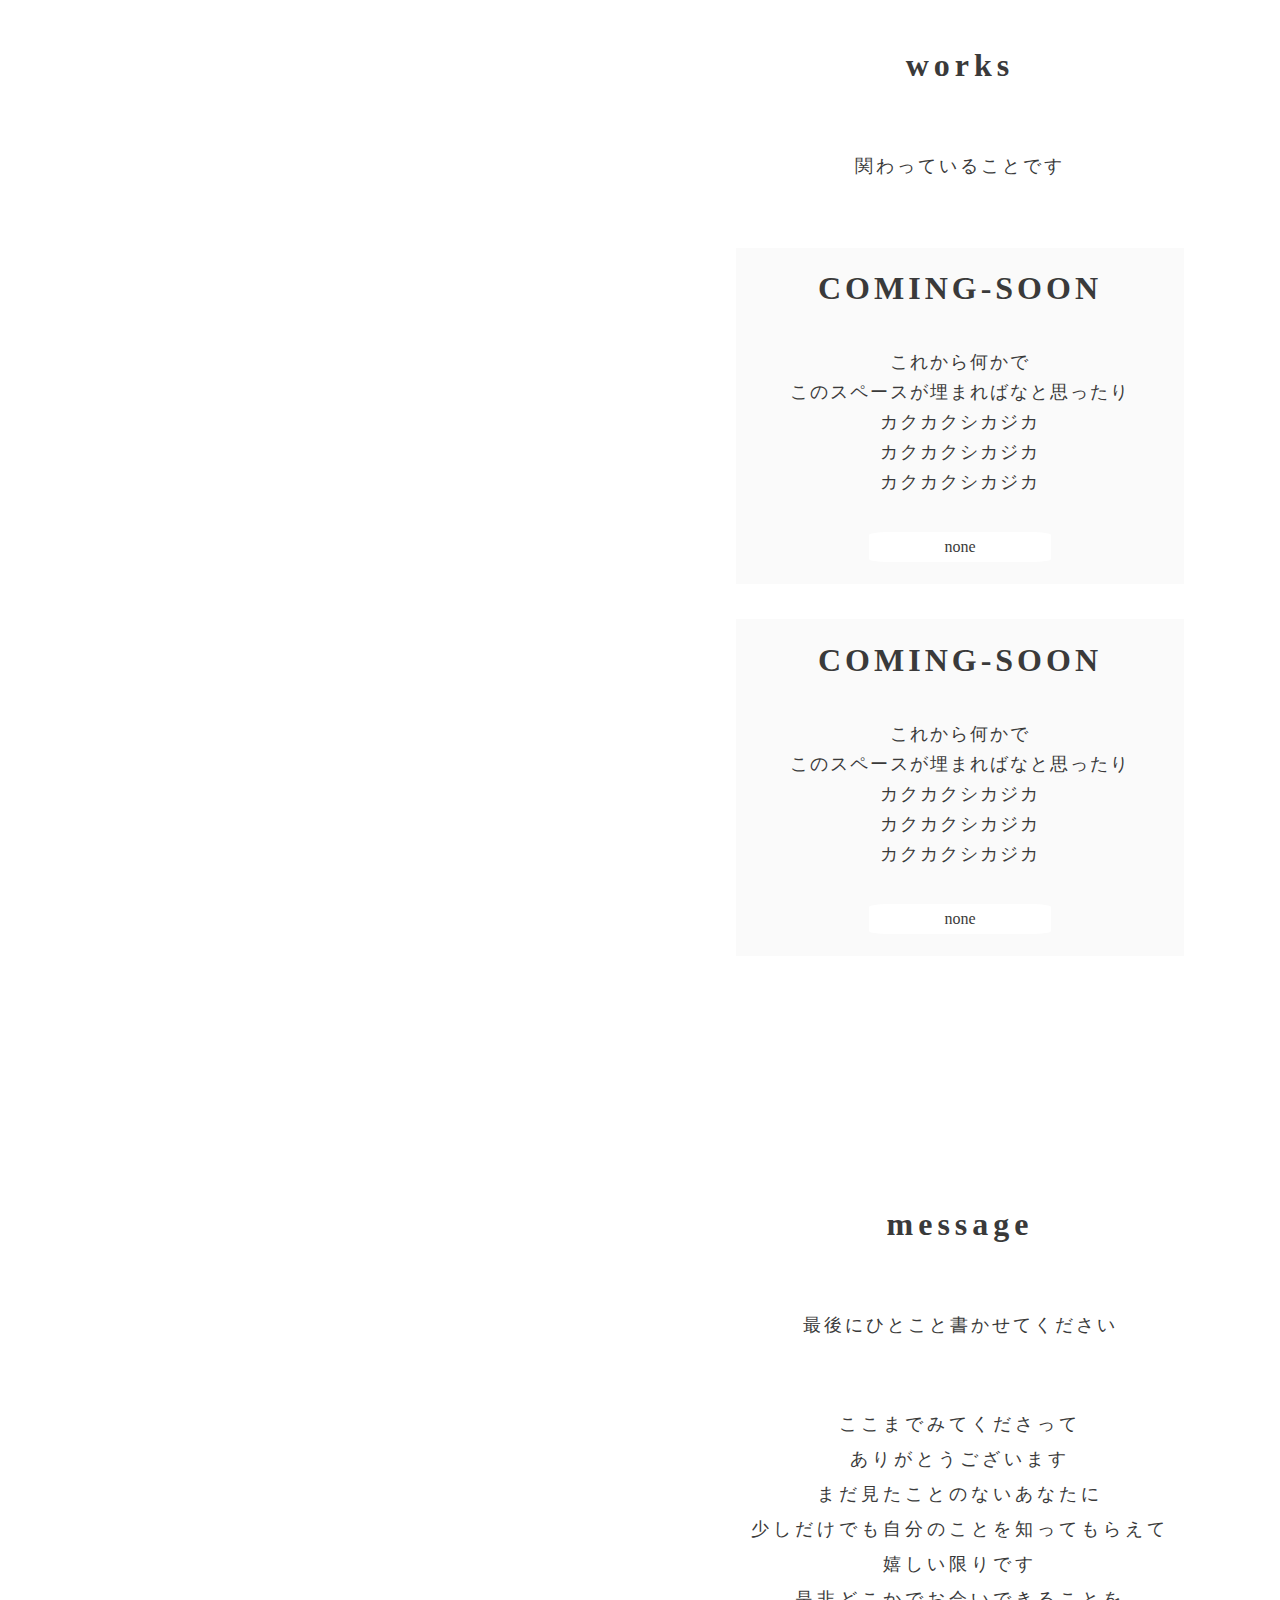
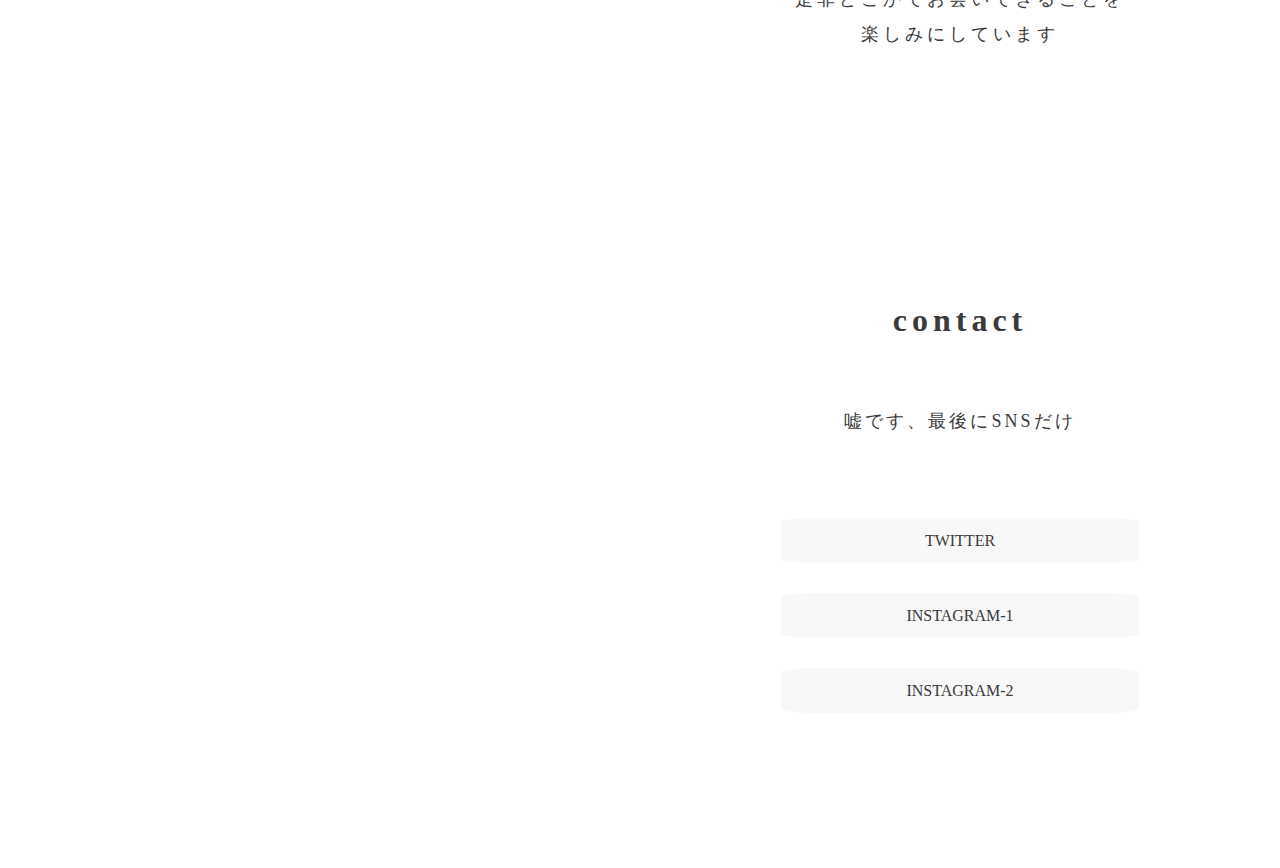
==== commit b2e69546: "整理" ====
--- a/index.html
+++ b/index.html
@@ -9,8 +9,8 @@
     <link rel="shortcut icon" href="image/fav_image.png">
     <meta property="og:description" content="きむらこうやのぽーとふぉりお">
     <meta property="og:image" content="image/ogp_image.jpg">
-    <link rel="stylesheet" href="style.css">
-    <script src="http://ajax.googleapis.com/ajax/libs/jquery/1.8.3/jquery.min.js"></script>
+    <link rel="stylesheet" href="css/style.css">
+    <script src="http://ajax.googleapis.com/ajax/libs/jquery/3.6.0/jquery.min.js"></script>
     <script src="js/smooth_scroll.js"></script>
 </head>
 
@@ -156,7 +156,6 @@
                 <a href="https://www.instagram.com/kim___phone/" class="sns-btn">INSTAGRAM-2</a>
             </div>
         </section>
-        <p class="footer-txt">きむらこうや</p>
     </div>
 
     <div class="fixed_site_nav">
--- a/css/style.css
+++ b/css/style.css
@@ -0,0 +1,270 @@
+/* all */
+* {
+    padding: 0;
+    margin: 0;
+    text-decoration: none;
+    color: #3A3A3A;
+}
+
+/* font */
+@font-face {
+    font-family: 'Quint Uppercase';
+    src: url("font/QuintUppercaseFont.otf");
+}
+
+* {
+    font-family: 'Quint Uppercase';
+}
+
+/* font-size */
+
+h2 {
+    font-size: 32px;
+}
+
+h3 {
+    font-size: 32px;
+}
+
+h4 {
+    font-size: 25px;
+}
+
+p {
+    font-size: 18px;
+}
+
+a {
+    font-size: 16px;
+}
+
+/* pc */
+/* wrapper */
+.wrapper {
+    width: 50vw;
+    margin-left: auto;
+    margin-right: 0;
+}
+
+/* firstview */
+#firstview {
+    margin: 20px;
+    text-align: center;
+}
+
+.name_txt {
+    display: block;
+    letter-spacing: 5px;
+    padding-top: 4vh;
+}
+
+.title_image {
+    padding-top: 11vh;
+    display: block;
+    margin: 0 auto;
+    width: 70%;
+    max-width: 320px;
+}
+
+.sub_title_txt {
+    margin-top: 5vh;
+    letter-spacing: 5px;
+}
+
+.title_description_txt {
+    margin-top: 7vh;
+    line-height: 32px;
+    letter-spacing: 5px;
+}
+
+.scroll_sign {
+    display: inline-block;
+    margin-top: 8vh;
+    padding: 10px 20px;
+    border: #000 solid 1px;
+    letter-spacing: 5px;
+    opacity: 0.6;
+    transition: 2.0s;
+}
+
+.scroll_sign:hover {
+    background-color: #3A3A3A;
+    color: #fff;
+}
+
+/* section-1~6 common setting */
+.content-section {
+    padding: 50px 0;
+    margin-top: 80px;
+    margin-bottom: 20px;
+    text-align: center;
+}
+
+.section_name {
+    letter-spacing: 5px;
+}
+
+.section-description {
+    letter-spacing: 3px;
+    margin-top: 70px;
+}
+
+.content_area {
+    margin: 70px auto;
+    width: 70%;
+}
+
+/* section-1 (photo) */
+.photo_rect_image {
+    width: 100%;
+}
+
+.square_photo_area_row {
+    display: flex;
+    justify-content: space-between;
+    margin-top: 30px;
+}
+
+.photo_sqare_image {
+    width: 45%;
+}
+
+/* section-2 (design) */
+.design_rect_image {
+    margin-bottom: 50px;
+    width: 100%;
+}
+
+/* section-3 (creativecoding) */
+.creativecoding-neort-embed-area-row {
+    display: flex;
+    justify-content: space-between;
+    margin-top: 30px;
+}
+
+.creativecoding-neort-embed-item-box {
+    width: 45%;
+}
+
+/* section-4 (works) */
+.works-content-box {
+    background-color: #fafafa;
+    padding: 5%;
+    margin: 35px 0;
+}
+
+.works-content-title {
+    letter-spacing: 4px;
+    margin-bottom: 40px;
+}
+
+.works-content-description {
+    letter-spacing: 2px;
+    margin-bottom: 35px;
+    line-height: 30px;
+}
+
+.works-content-url-btn {
+    display: inline-block;
+    background-color: #fff;
+    width: 45%;
+    height: 30px;
+    line-height: 30px;
+    border-radius: 10%;
+}
+
+/* section-5 (message) */
+.message-txt {
+    letter-spacing: 4px;
+    line-height: 35px;
+}
+
+/* section-6 (sns) */
+.sns-btn {
+    display: inline-block;
+    background-color: #f8f8f8;
+    width: 80%;
+    height: 45px;
+    line-height: 45px;
+    border-radius: 10%;
+    margin: 15px 0;
+}
+
+/* navi */
+.fixed_site_nav {
+    position: fixed;
+    top: 0;
+    left: 0;
+    width: 50vw;
+    height: 100vh;
+    display: flex;
+    flex-wrap: wrap;
+    background-color: #000;
+}
+
+.site_nav_item {
+    width: 50%;
+    height: calc(100% / 3);
+    background-size: cover;
+    background-position: center;
+    transition: 0.8s;
+}
+
+.site_nav_item_link {
+    display: block;
+    width: 100%;
+    height: 100%;
+}
+
+/* .site_nav_item:hover {
+    opacity: 0.5;
+    transition: 0.4s;
+} */
+
+.site_nav_item_section1 {
+    background-image: url(../image/navi_images/navi_section1_image.jpg);
+}
+
+.site_nav_item_section2 {
+    background-image: url(../image/navi_images/navi_section2_image.jpg);
+}
+
+.site_nav_item_section3 {
+    background-image: url(../image/navi_images/navi_section3_image.jpg);
+}
+
+.site_nav_item_section4 {
+    background-image: url(../image/navi_images/navi_section4_image.jpg);
+}
+
+.site_nav_item_section5 {
+    background-image: url(../image/navi_images/navi_section5_image.jpg);
+}
+
+.site_nav_item_section6 {
+    background-image: url(../image/navi_images/navi_section6_image.jpg);
+}
+
+/* ------------------------------------------ */
+/* sp */
+@media screen and (max-width: 680px) {
+    .wrapper {
+        width: 100vw;
+    }
+
+    .fixed_site_nav {
+        display: none;
+    }
+
+    /* クリエイティブコーディングspではコンテンツを縦に */
+    .creativecoding-neort-embed-area-row {
+        display: block;
+        justify-content: space-between;
+        margin-top: 30px;
+    }
+
+    .creativecoding-neort-embed-item-box {
+        width: 90%;
+        margin: 20px auto 20px;
+    }
+}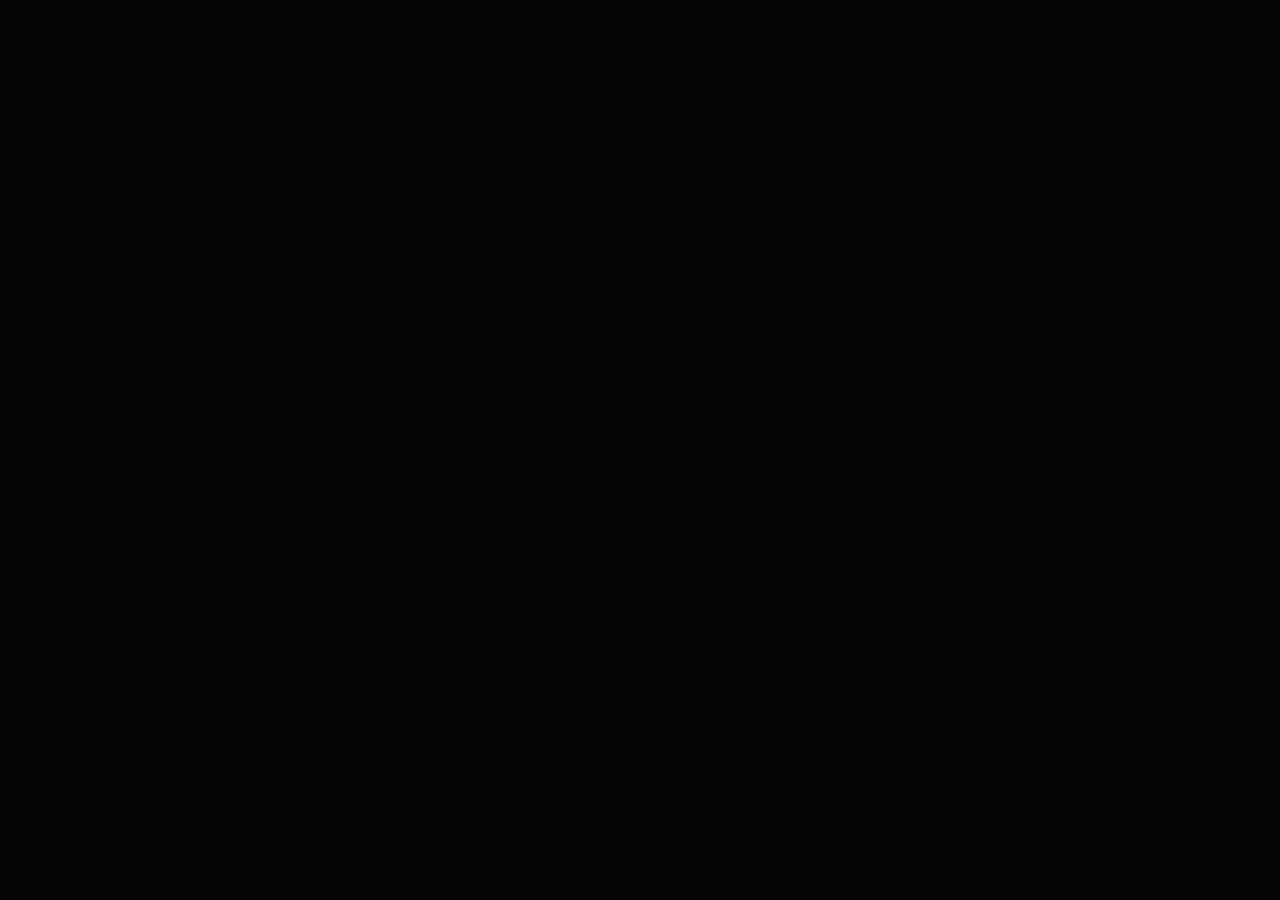
==== commit 93cb029d: "Add : コンテンツをそこそこ入れられた" ====
--- a/index.html
+++ b/index.html
@@ -1,183 +1,59 @@
 <!DOCTYPE html>
-<html lang="ja">
-
+<html lang="en">
 <head>
     <meta charset="UTF-8">
-    <meta http-equiv="X-UA-Compatible" content="IE=edge">
     <meta name="viewport" content="width=device-width, initial-scale=1.0">
-    <title>koya kimura's portfolio</title>
-    <link rel="shortcut icon" href="image/fav_image.png">
-    <meta property="og:description" content="きむらこうやのぽーとふぉりお">
-    <meta property="og:image" content="image/ogp_image.jpg">
+    <title>kimurakoya.com</title>
     <link rel="stylesheet" href="css/style.css">
-    <script src="http://ajax.googleapis.com/ajax/libs/jquery/3.6.0/jquery.min.js"></script>
-    <script src="js/smooth_scroll.js"></script>
+    <link rel="preconnect" href="https://fonts.googleapis.com">
+    <link rel="preconnect" href="https://fonts.gstatic.com" crossorigin>
+    <link
+        href="https://fonts.googleapis.com/css2?family=Athiti:wght@200;300;400;500;600;700&family=Zen+Kaku+Gothic+Antique:wght@300;400;500;700;900&display=swap"
+        rel="stylesheet">
+    <script src="https://cdnjs.cloudflare.com/ajax/libs/p5.js/1.7.0/p5.js"></script>
+    <script src="https://cdnjs.cloudflare.com/ajax/libs/p5.js/1.7.0/addons/p5.sound.min.js"></script>
+    <script src="https://code.jquery.com/jquery-3.4.1.min.js"
+        integrity="sha256-CSXorXvZcTkaix6Yvo6HppcZGetbYMGWSFlBw8HfCJo=" crossorigin="anonymous"></script>
 </head>
-
 <body>
-    <div class="wrapper">
-        <section id="firstview">
-            <a class="name_txt" href="#">きむらこうや</a>
-            <img class="title_image" src="image/firstview_images/firstview_logo.jpg" alt="">
-            <h4 class="sub_title_txt">ポートフォリオ作成中</h4>
-            <p class="title_description_txt">おはようございます<br>
-                こんにちは<br>
-                こんばんは<br>
-                きむらこうやです<br>
-                京都に住む<br>
-                理系大学生です<br>
-            </p>
-            <a class="scroll_sign" href="#photo">scroll</a>
-        </section>
-        <section id="photo" class="content-section">
-            <h2 class="section_name">photo</h2>
-            <p class="section-description">写真を撮っていたりします</p>
-            <div class="content_area">
-                <img class="photo_rect_image" src="image/photo_images/photo_1_rect_image.jpg" alt="">
-                <div class="square_photo_area">
-                    <div class="square_photo_area_row">
-                        <img class="photo_sqare_image" src="image/photo_images/photo_1_square_image.jpg" alt="">
-                        <img class="photo_sqare_image" src="image/photo_images/photo_2_square_image.jpg" alt="">
-                    </div>
-                    <div class="square_photo_area_row">
-                        <img class="photo_sqare_image" src="image/photo_images/photo_3_square_image.jpg" alt="">
-                        <img class="photo_sqare_image" src="image/photo_images/photo_4_square_image.jpg" alt="">
-                    </div>
-                    <div class="square_photo_area_row">
-                        <img class="photo_sqare_image" src="image/photo_images/photo_5_square_image.jpg" alt="">
-                        <img class="photo_sqare_image" src="image/photo_images/photo_6_square_image.jpg" alt="">
-                    </div>
-
-                </div>
-            </div>
-        </section>
-        <section id="design" class="content-section">
-            <h2 class="section_name">design</h2>
-            <p class="section-description">デザインを少ししていたりします</p>
-            <div class="content_area">
-                <img class="design_rect_image" src="image/design_images/design_1_image.jpg" alt="">
-                <img class="design_rect_image" src="image/design_images/design_2_image.jpg" alt="">
-                <img class="design_rect_image" src="image/design_images/design_3_image.jpg" alt="">
-            </div>
-        </section>
-        <section id="creativecoding" class="content-section">
-            <h2 class="section_name">creativecoding</h2>
-            <p class="section-description">p5.jsというプログラミング言語を触っています</p>
-            <div class="content_area">
-                <div class="creativecoding-neort-embed-area">
-                    <div class="creativecoding-neort-embed-area-row">
-                        <div class="creativecoding-neort-embed-item-box">
-                            <iframe class="creativecoding-neort-embed-item" height="250"
-                                style="max-width: 560px; width: 100%; overflow:hidden; display:block;"
-                                src="https://neort.io/embed/cbsi1ks3p9f2v73uuap0?autoStart=true&quality=1&info=false"
-                                frameborder="0"
-                                sandbox="allow-forms allow-modals allow-pointer-lock allow-popups allow-same-origin allow-scripts allow-downloads"
-                                allow="geolocation; microphone; camera; midi; vr" allowfullscreen="true"
-                                allowtransparency="true"></iframe>
-                        </div>
-                        <div class="creativecoding-neort-embed-item-box">
-                            <iframe class="creativecoding-neort-embed-item" height="250"
-                                style="max-width: 560px; width: 100%; overflow:hidden; display:block;"
-                                src="https://neort.io/embed/cbsi1ks3p9f2v73uuap0?autoStart=true&quality=1&info=false"
-                                frameborder="0"
-                                sandbox="allow-forms allow-modals allow-pointer-lock allow-popups allow-same-origin allow-scripts allow-downloads"
-                                allow="geolocation; microphone; camera; midi; vr" allowfullscreen="true"
-                                allowtransparency="true"></iframe>
-                        </div>
-                    </div>
-                    <div class="creativecoding-neort-embed-area-row">
-                        <div class="creativecoding-neort-embed-item-box">
-                            <iframe class="creativecoding-neort-embed-item" height="250"
-                                style="max-width: 560px; width: 100%; overflow:hidden; display:block;"
-                                src="https://neort.io/embed/cbsi1ks3p9f2v73uuap0?autoStart=true&quality=1&info=false"
-                                frameborder="0"
-                                sandbox="allow-forms allow-modals allow-pointer-lock allow-popups allow-same-origin allow-scripts allow-downloads"
-                                allow="geolocation; microphone; camera; midi; vr" allowfullscreen="true"
-                                allowtransparency="true"></iframe>
-                        </div>
-                        <div class="creativecoding-neort-embed-item-box">
-                            <iframe class="creativecoding-neort-embed-item" height="250"
-                                style="max-width: 560px; width: 100%; overflow:hidden; display:block;"
-                                src="https://neort.io/embed/cbsi1ks3p9f2v73uuap0?autoStart=true&quality=1&info=false"
-                                frameborder="0"
-                                sandbox="allow-forms allow-modals allow-pointer-lock allow-popups allow-same-origin allow-scripts allow-downloads"
-                                allow="geolocation; microphone; camera; midi; vr" allowfullscreen="true"
-                                allowtransparency="true"></iframe>
-                        </div>
-                    </div>
-                </div>
-            </div>
-        </section>
-        <section id="works" class="content-section">
-            <h2 class="section_name">works</h2>
-            <p class="section-description">関わっていることです</p>
-            <div class="content_area">
-                <div class="works-content-box">
-                    <h3 class="works-content-title">COMING-SOON</h3>
-                    <p class="works-content-description">これから何かで<br>
-                        このスペースが埋まればなと思ったり<br>
-                        カクカクシカジカ<br>
-                        カクカクシカジカ<br>
-                        カクカクシカジカ<br></p>
-                    <a href="#" class="works-content-url-btn">none</a>
-                </div>
-                <div class="works-content-box">
-                    <h3 class="works-content-title">COMING-SOON</h3>
-                    <p class="works-content-description">これから何かで<br>
-                        このスペースが埋まればなと思ったり<br>
-                        カクカクシカジカ<br>
-                        カクカクシカジカ<br>
-                        カクカクシカジカ<br></p>
-                    <a href="#" class="works-content-url-btn">none</a>
-                </div>
-            </div>
-        </section>
-        <section id="message" class="content-section">
-            <h2 class="section_name">message</h2>
-            <p class="section-description">最後にひとこと書かせてください</p>
-            <div class="content_area">
-                <p class="message-txt">
-                    ここまでみてくださって<br>
-                    ありがとうございます<br>
-                    まだ見たことのないあなたに<br>
-                    少しだけでも自分のことを知ってもらえて<br>
-                    嬉しい限りです<br>
-                    是非どこかでお会いできることを<br>
-                    楽しみにしています<br>
-                </p>
-            </div>
-        </section>
-        <section id="contact" class="content-section">
-            <h2 class="section_name">contact</h2>
-            <p class="section-description">嘘です、最後にSNSだけ</p>
-            <div class="content_area">
-                <a href="https://twitter.com/kim___megane" class="sns-btn">TWITTER</a>
-                <a href="https://www.instagram.com/kim___main/" class="sns-btn">INSTAGRAM-1</a>
-                <a href="https://www.instagram.com/kim___phone/" class="sns-btn">INSTAGRAM-2</a>
-            </div>
-        </section>
+    <div id="splash">
+        <div id="splash_text"></div>
     </div>
 
-    <div class="fixed_site_nav">
-        <div class="site_nav_item site_nav_item_section1">
-            <a class="site_nav_item_link" href="#photo"></a>
+    <section class="header">
+        <div class="header-info">
+            <p class="site-name">Kimura Koya</p>
+            <p class="site-intro">I'm a creative coder / interactive engineer.</p>
         </div>
-        <div class="site_nav_item site_nav_item_section2">
-            <a class="site_nav_item_link" href="#design"></a>
+        <div class="nav">
+            <ul>
+                <li><a href="index.html">Top</a></li>
+                <li><a href="about.html">About</a></li>
+                <li><a href="work.html">Work</a></li>
+            </ul>
         </div>
-        <div class="site_nav_item site_nav_item_section3">
-            <a class="site_nav_item_link" href="#creativecoding"></a>
-        </div>
-        <div class="site_nav_item site_nav_item_section4">
-            <a class="site_nav_item_link" href="#works"></a>
-        </div>
-        <div class="site_nav_item site_nav_item_section5">
-            <a class="site_nav_item_link" href="#message"></a>
-        </div>
-        <div class="site_nav_item site_nav_item_section6">
-            <a class="site_nav_item_link" href="#contact"></a>
-        </div>
-    </div>
+    </section>
+    <section class="p5-canvas">
+        <div id="P5Canvas"></div>
+    </section>
+    <section class="shader-dsc">
+        <ul>
+            <li>You can apply effects to your captured footage by pressing various keys.</li>
+            <li>------------------------------------</li>
+            <li>A : Distortion of sine waves</li>
+            <li>S : Mirror</li>
+            <li>D : Stripe</li>
+            <li>F : RGB shift</li>
+            <li>G : Invert</li>
+            <li>H : Monochrome</li>
+            <li>------------------------------------</li>
+            <li>In addition, the X-coordinate of the mouse can change the fineness of the mosaic.</li>
+        </ul>
+    </section>
+
+    <!-- script -->
+    <script src="https://rawgit.com/kimmobrunfeldt/progressbar.js/master/dist/progressbar.min.js"></script>
+    <script src="js/loading.js"></script>
+    <script src="js/sketch_capture.js"></script>
 </body>
-
 </html>--- a/css/style.css
+++ b/css/style.css
@@ -1,270 +1,234 @@
-/* all */
+/* var setting */
+:root {
+    --main-bg-color: #040404;
+    --main-text-color: #f5f5f5;
+    --sub-text-color: #c3c3c3;
+    --footer-color: #232323;
+    --content-url-color: #c7c7c7;
+
+    --work-content-size: 300px;
+}
+
+/* common setting */
 * {
+    margin: 0;
     padding: 0;
-    margin: 0;
+}
+
+html {
+    font-size: 62.5%;
+}
+
+li {
+    list-style: none;
+}
+
+a {
     text-decoration: none;
-    color: #3A3A3A;
-}
-
-/* font */
-@font-face {
-    font-family: 'Quint Uppercase';
-    src: url("font/QuintUppercaseFont.otf");
-}
-
-* {
-    font-family: 'Quint Uppercase';
-}
-
-/* font-size */
-
-h2 {
-    font-size: 32px;
-}
-
-h3 {
-    font-size: 32px;
-}
-
-h4 {
-    font-size: 25px;
-}
-
-p {
-    font-size: 18px;
-}
-
-a {
-    font-size: 16px;
-}
-
-/* pc */
-/* wrapper */
-.wrapper {
-    width: 50vw;
-    margin-left: auto;
-    margin-right: 0;
-}
-
-/* firstview */
-#firstview {
-    margin: 20px;
+    color: var(--main-text-color);
+}
+
+/* header */
+.header {
+    background: var(--main-bg-color);
+    display: flex;
+    flex-wrap: wrap;
+    justify-content: space-between;
+    padding: 2.0rem;
+    color: var(--main-text-color);
+    font-family: 'Athiti', sans-serif;
+}
+
+.site-name {
+    font-size: 4rem;
+}
+
+.site-intro {
+    font-size: 2.0rem;
+}
+
+.nav {
+    padding-top: 2.0rem;
+}
+
+.nav ul {
+    display: flex;
+    flex-wrap: wrap;
+}
+
+.nav li {
+    margin: 0 2.0rem;
+}
+
+.nav li a {
+    font-size: 3.0rem;
+    color: var(--main-text-color);
+}
+
+/* p5-canvas */
+.p5-canvas {
+    background: var(--main-bg-color);
+}
+
+/* desc */
+.shader-dsc {
+    padding: 4.0rem;
+    background: var(--main-bg-color);
+    color: var(--sub-text-color);
+    font-family: 'Zen Kaku Gothic Antique', Sans-serif;
+    font-size: 2.0rem;
+    letter-spacing: 0.2rem;
+}
+
+/* about */
+.about {
+    background: var(--main-bg-color);
+    color: var(--main-text-color);
+    font-family: 'Zen Kaku Gothic Antique', Sans-serif;
+    padding: 6.0rem 5.0rem;
+}
+
+.about h3 {
+    letter-spacing: 0.2rem;
+    font-size: 3.0rem;
+    font-weight: 400;
+    margin-top: 4.0rem;
+    margin-bottom: 4.0rem;
+}
+
+.about p {
+    font-size: 2.0rem;
+    line-height: 5.0rem;
+}
+
+.intro-containar {
+    display: flex;
+    flex-wrap: wrap;
+    align-items: flex-start;
+    justify-content: space-between;
+}
+
+.intro-containar img {
+    width: 30%;
+}
+
+.intro-containar p {
+    width: 65%;
+}
+
+.about a {
+    text-decoration: underline;
+}
+
+/* work */
+.work {
+    background: var(--main-bg-color);
+    color: var(--main-text-color);
+    font-family: 'Zen Kaku Gothic Antique', Sans-serif;
+    padding: 6.0rem 5.0rem;
+}
+
+.work h3 {
+    letter-spacing: 0.2rem;
+    font-size: 3.5rem;
+    font-weight: 400;
+    margin-top: 4.0rem;
+    margin-bottom: 4.0rem;
+}
+
+.work-garally {
+    display: flex;
+    flex-wrap: wrap;
+    justify-content: space-between;
+}
+
+.work-content {
+    background: var(--main-text-color);
+    width: var(--work-content-size);
+    margin: 30px;
+}
+
+.work-img {
+    display: flex;
+    justify-content: center;
+    align-items: center;
+    width: 100%;
+    overflow: hidden;
+}
+
+.work-img img {
+    width: var(--work-content-size);
+    height: var(--work-content-size);
+    object-fit: cover;
+}
+
+.work-content p {
+    color: var(--main-bg-color);
+    margin: 1.0rem 1.6rem 0.5rem;
+    letter-spacing: 0.2rem;
+    font-size: 2.5rem;
+    font-weight: 500;
+}
+
+.work-content a {
+    display: inline-block;
+    word-wrap: break-word;
+    color: var(--content-url-color);
+    font-size: 1.0rem;
+    margin: 0 1.6rem 0.8rem;
+    letter-spacing: 0.2rem;
+    font-weight: 500;
+    text-decoration: underline;
+}
+
+/* footer */
+.footer {
+    background: var(--footer-color);
     text-align: center;
-}
-
-.name_txt {
-    display: block;
-    letter-spacing: 5px;
-    padding-top: 4vh;
-}
-
-.title_image {
-    padding-top: 11vh;
-    display: block;
-    margin: 0 auto;
-    width: 70%;
-    max-width: 320px;
-}
-
-.sub_title_txt {
-    margin-top: 5vh;
-    letter-spacing: 5px;
-}
-
-.title_description_txt {
-    margin-top: 7vh;
-    line-height: 32px;
-    letter-spacing: 5px;
-}
-
-.scroll_sign {
-    display: inline-block;
-    margin-top: 8vh;
-    padding: 10px 20px;
-    border: #000 solid 1px;
-    letter-spacing: 5px;
-    opacity: 0.6;
-    transition: 2.0s;
-}
-
-.scroll_sign:hover {
-    background-color: #3A3A3A;
-    color: #fff;
-}
-
-/* section-1~6 common setting */
-.content-section {
-    padding: 50px 0;
-    margin-top: 80px;
-    margin-bottom: 20px;
-    text-align: center;
-}
-
-.section_name {
-    letter-spacing: 5px;
-}
-
-.section-description {
-    letter-spacing: 3px;
-    margin-top: 70px;
-}
-
-.content_area {
-    margin: 70px auto;
-    width: 70%;
-}
-
-/* section-1 (photo) */
-.photo_rect_image {
-    width: 100%;
-}
-
-.square_photo_area_row {
-    display: flex;
-    justify-content: space-between;
-    margin-top: 30px;
-}
-
-.photo_sqare_image {
-    width: 45%;
-}
-
-/* section-2 (design) */
-.design_rect_image {
-    margin-bottom: 50px;
-    width: 100%;
-}
-
-/* section-3 (creativecoding) */
-.creativecoding-neort-embed-area-row {
-    display: flex;
-    justify-content: space-between;
-    margin-top: 30px;
-}
-
-.creativecoding-neort-embed-item-box {
-    width: 45%;
-}
-
-/* section-4 (works) */
-.works-content-box {
-    background-color: #fafafa;
-    padding: 5%;
-    margin: 35px 0;
-}
-
-.works-content-title {
-    letter-spacing: 4px;
-    margin-bottom: 40px;
-}
-
-.works-content-description {
-    letter-spacing: 2px;
-    margin-bottom: 35px;
-    line-height: 30px;
-}
-
-.works-content-url-btn {
-    display: inline-block;
-    background-color: #fff;
-    width: 45%;
-    height: 30px;
-    line-height: 30px;
-    border-radius: 10%;
-}
-
-/* section-5 (message) */
-.message-txt {
-    letter-spacing: 4px;
-    line-height: 35px;
-}
-
-/* section-6 (sns) */
-.sns-btn {
-    display: inline-block;
-    background-color: #f8f8f8;
-    width: 80%;
-    height: 45px;
-    line-height: 45px;
-    border-radius: 10%;
-    margin: 15px 0;
-}
-
-/* navi */
-.fixed_site_nav {
+    padding: 10px;
+}
+
+.footer p {
+    font-size: 1.5rem;
+}
+
+
+/* loading */
+#splash {
+    /*fixedで全面に固定*/
     position: fixed;
-    top: 0;
-    left: 0;
-    width: 50vw;
-    height: 100vh;
-    display: flex;
-    flex-wrap: wrap;
-    background-color: #000;
-}
-
-.site_nav_item {
-    width: 50%;
-    height: calc(100% / 3);
-    background-size: cover;
-    background-position: center;
-    transition: 0.8s;
-}
-
-.site_nav_item_link {
-    display: block;
+    z-index: 999;
     width: 100%;
     height: 100%;
-}
-
-/* .site_nav_item:hover {
-    opacity: 0.5;
-    transition: 0.4s;
-} */
-
-.site_nav_item_section1 {
-    background-image: url(../image/navi_images/navi_section1_image.jpg);
-}
-
-.site_nav_item_section2 {
-    background-image: url(../image/navi_images/navi_section2_image.jpg);
-}
-
-.site_nav_item_section3 {
-    background-image: url(../image/navi_images/navi_section3_image.jpg);
-}
-
-.site_nav_item_section4 {
-    background-image: url(../image/navi_images/navi_section4_image.jpg);
-}
-
-.site_nav_item_section5 {
-    background-image: url(../image/navi_images/navi_section5_image.jpg);
-}
-
-.site_nav_item_section6 {
-    background-image: url(../image/navi_images/navi_section6_image.jpg);
-}
-
-/* ------------------------------------------ */
-/* sp */
-@media screen and (max-width: 680px) {
-    .wrapper {
-        width: 100vw;
+    background: var(--main-bg-color);
+    text-align: center;
+    color: var(--main-text-color);
+}
+
+/* Loadingバー中央配置　*/
+#splash_text {
+    position: absolute;
+    top: 50%;
+    left: 50%;
+    z-index: 999;
+    width: 100%;
+    transform: translate(-50%, -50%);
+    color: var(--main-text-color);
+    font-family: 'Athiti', sans-serif;
+}
+
+/* ---------------- レスポンシブ ---------------- */
+@media screen and (max-width:480px) {
+    .nav ul {
+        flex-direction: column;
     }
 
-    .fixed_site_nav {
-        display: none;
+    .intro-containar img {
+        width: 100%;
     }
 
-    /* クリエイティブコーディングspではコンテンツを縦に */
-    .creativecoding-neort-embed-area-row {
-        display: block;
-        justify-content: space-between;
-        margin-top: 30px;
-    }
-
-    .creativecoding-neort-embed-item-box {
-        width: 90%;
-        margin: 20px auto 20px;
+    .intro-containar p {
+        margin-top: 20px;
+        width: 100%;
     }
 }